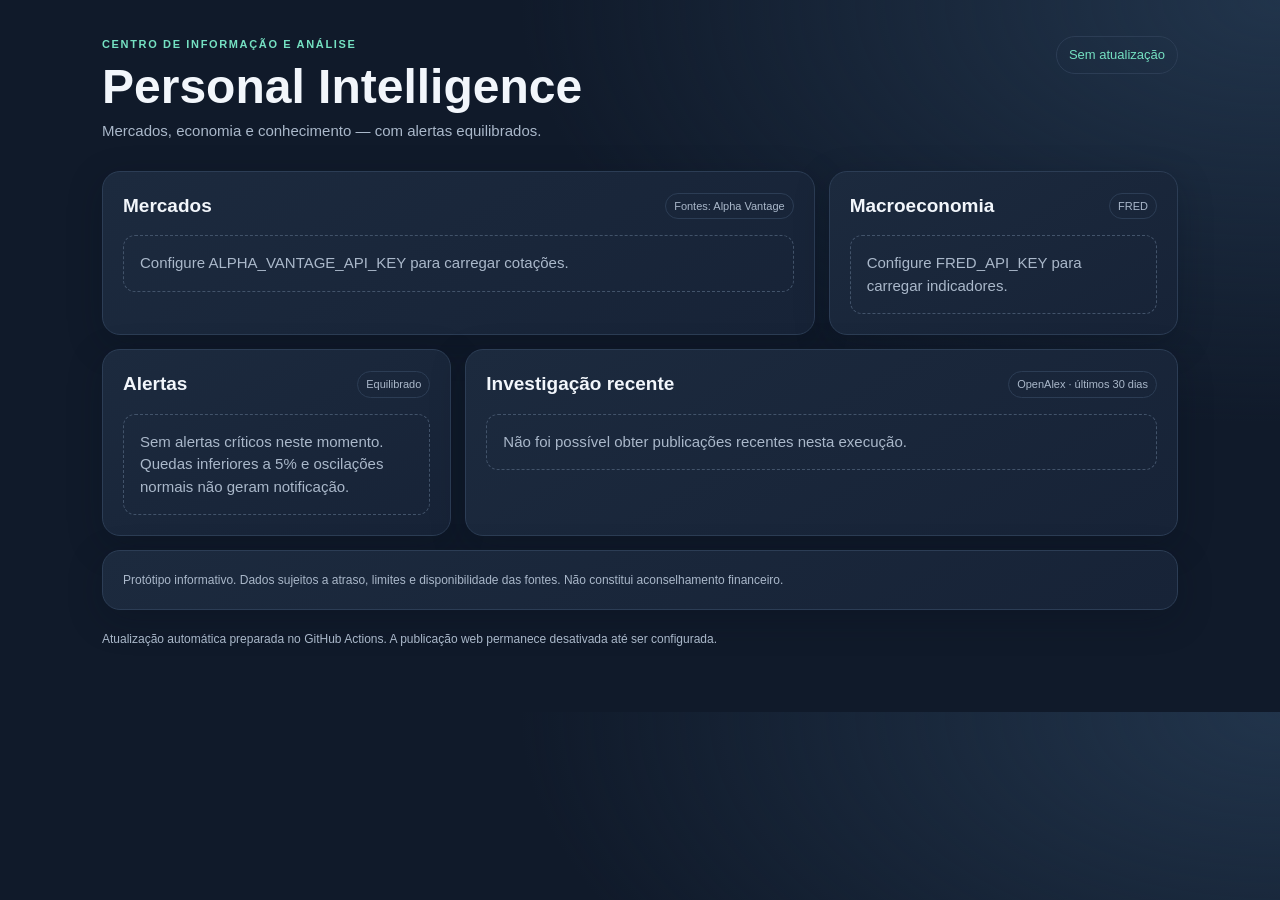
==== personal-intelligence-dashboard/docs/index.html @ 3a3800c0 "Add files via upload" ====
<!doctype html>
<html lang="pt-PT"><head><meta charset="utf-8"><meta name="viewport" content="width=device-width,initial-scale=1">
<meta name="theme-color" content="#101a2a"><title>Personal Intelligence</title>
<style>
:root{color-scheme:dark;--bg:#101a2a;--panel:#19263a;--line:#2c3d55;--muted:#aab8ca;--ink:#f2f6fb;--teal:#75e1c2;--gold:#f1c777;--red:#ff9b91}
*{box-sizing:border-box}body{margin:0;background:radial-gradient(ellipse at top right,#21344b 0,transparent 42%),var(--bg);color:var(--ink);font:15px/1.5 -apple-system,BlinkMacSystemFont,"Segoe UI",sans-serif}
main{max-width:1120px;margin:auto;padding:36px 22px 64px}.top{display:flex;justify-content:space-between;align-items:flex-start;gap:20px;margin-bottom:28px}.eyebrow{color:var(--teal);text-transform:uppercase;letter-spacing:.15em;font-size:11px;font-weight:700}h1{font-size:clamp(30px,5vw,48px);line-height:1.08;margin:8px 0}h2{font-size:19px;margin:0}.sub,.muted{color:var(--muted)}.status{border:1px solid var(--line);border-radius:999px;padding:8px 12px;color:var(--teal);white-space:nowrap;font-size:13px}
.grid{display:grid;grid-template-columns:repeat(3,minmax(0,1fr));gap:14px}.panel{background:linear-gradient(150deg,#1c2a3e,#172337);border:1px solid var(--line);border-radius:18px;padding:20px;box-shadow:0 10px 34px #07101c40}.wide{grid-column:span 2}.full{grid-column:1/-1}.panel-head{display:flex;justify-content:space-between;align-items:center;gap:12px;margin-bottom:15px}.badge{font-size:11px;color:var(--muted);border:1px solid var(--line);border-radius:999px;padding:4px 8px}.metric{font-size:27px;font-weight:650;margin:8px 0 2px}.small{font-size:12px;color:var(--muted)}.cards{display:grid;grid-template-columns:repeat(auto-fit,minmax(160px,1fr));gap:10px}.tile{padding:12px;border:1px solid var(--line);border-radius:13px;background:#111c2c80}.positive{color:var(--teal)}.negative{color:var(--red)}.table{width:100%;border-collapse:collapse}.table th,.table td{text-align:left;padding:11px 8px;border-bottom:1px solid var(--line);vertical-align:top}.table th{font-size:11px;text-transform:uppercase;letter-spacing:.08em;color:var(--muted)}a{color:var(--teal);text-decoration:none}a:hover{text-decoration:underline}.empty{padding:16px;border:1px dashed #42536a;border-radius:12px;color:var(--muted)}.alert{border-left:3px solid var(--red);padding:11px 13px;background:#351f2a;border-radius:0 12px 12px 0;margin:9px 0}.alert strong{display:block}.foot{margin-top:20px;color:var(--muted);font-size:12px}
@media(max-width:760px){main{padding:24px 15px 42px}.top{display:block}.status{display:inline-block;margin-top:8px}.grid{grid-template-columns:1fr}.wide,.full{grid-column:auto}.table th,.table td{padding:8px 5px;font-size:13px}.table th{font-size:10px}}
</style></head><body><main>
<header class="top"><div><div class="eyebrow">Centro de informação e análise</div><h1>Personal Intelligence</h1><div class="sub">Mercados, economia e conhecimento — com alertas equilibrados.</div></div><div class="status" id="updated">A carregar…</div></header>
<section class="grid">
<article class="panel wide"><div class="panel-head"><h2>Mercados</h2><span class="badge">Fontes: Alpha Vantage</span></div><div id="markets" class="cards"></div></article>
<article class="panel"><div class="panel-head"><h2>Macroeconomia</h2><span class="badge">FRED</span></div><div id="macro"></div></article>
<article class="panel"><div class="panel-head"><h2>Alertas</h2><span class="badge">Equilibrado</span></div><div id="alerts"></div></article>
<article class="panel wide"><div class="panel-head"><h2>Investigação recente</h2><span class="badge">OpenAlex · últimos 30 dias</span></div><div id="research"></div></article>
<article class="panel full"><div class="small">Protótipo informativo. Dados sujeitos a atraso, limites e disponibilidade das fontes. Não constitui aconselhamento financeiro.</div></article>
</section><footer class="foot">Atualização automática preparada no GitHub Actions. A publicação web permanece desativada até ser configurada.</footer></main>
<script>
const esc=s=>String(s??"").replace(/[&<>"']/g,c=>({"&":"&amp;","<":"&lt;",">":"&gt;",'"':"&quot;","'":"&#39;"}[c]));
const safeUrl=u=>/^https:\/\/[^\s]+$/i.test(String(u??""))?String(u):"";
const empty=t=>`<div class="empty">${esc(t)}</div>`;
fetch("data.json",{cache:"no-store"}).then(r=>{if(!r.ok)throw Error();return r.json()}).then(d=>{
 document.querySelector("#updated").textContent=d.updated_at?`Atualizado ${new Date(d.updated_at).toLocaleString("pt-PT")}`:"Sem atualização";
 const markets=document.querySelector("#markets"); markets.innerHTML=d.quotes?.length?d.quotes.map(q=>`<div class="tile"><div class="small">${esc(q.name)}</div><div class="metric">${Number(q.price).toLocaleString("pt-PT",{maximumFractionDigits:2})}</div><div class="${q.change_pct<0?"negative":"positive"}">${q.change_pct>0?"+":""}${Number(q.change_pct).toFixed(2)}% <span class="small">${esc(q.date)}</span></div></div>`).join(""):empty("Configure ALPHA_VANTAGE_API_KEY para carregar cotações.");
 const macro=document.querySelector("#macro"); macro.innerHTML=d.macro?.length?d.macro.map(m=>`<div class="tile" style="margin-bottom:9px"><div class="small">${esc(m.name)}</div><strong>${Number(m.value).toLocaleString("pt-PT",{maximumFractionDigits:2})} ${esc(m.unit)}</strong><div class="small">${esc(m.date)}</div></div>`).join(""):empty("Configure FRED_API_KEY para carregar indicadores.");
 const alerts=document.querySelector("#alerts"); alerts.innerHTML=d.alerts?.length?d.alerts.map(a=>`<div class="alert"><strong>${esc(a.title)}</strong><span class="small">${esc(a.detail)}</span></div>`).join(""):empty("Sem alertas críticos neste momento. Quedas inferiores a 5% e oscilações normais não geram notificação.");
 const research=document.querySelector("#research"); research.innerHTML=d.research?.length?`<table class="table"><thead><tr><th>Publicação</th><th>Data</th><th>Fonte</th><th>Acesso</th></tr></thead><tbody>${d.research.map(p=>{const url=safeUrl(p.url);return `<tr><td>${url?`<a href="${esc(url)}" target="_blank" rel="noopener">${esc(p.title)}</a>`:esc(p.title)}</td><td>${esc(p.date)}</td><td>${esc(p.source)}</td><td>${p.open_access?"Aberto":"Verificar"}</td></tr>`}).join("")}</tbody></table>`:empty("Não foi possível obter publicações recentes nesta execução.");
}).catch(()=>{document.querySelector("#updated").textContent="Dados ainda não gerados";document.querySelector("#markets").innerHTML=empty("Execute build_dashboard.py ou o workflow para iniciar o dashboard.");document.querySelector("#macro").innerHTML=empty("À espera da primeira recolha.");document.querySelector("#alerts").innerHTML=empty("À espera da primeira recolha.");document.querySelector("#research").innerHTML=empty("À espera da primeira recolha.");});
</script></body></html>
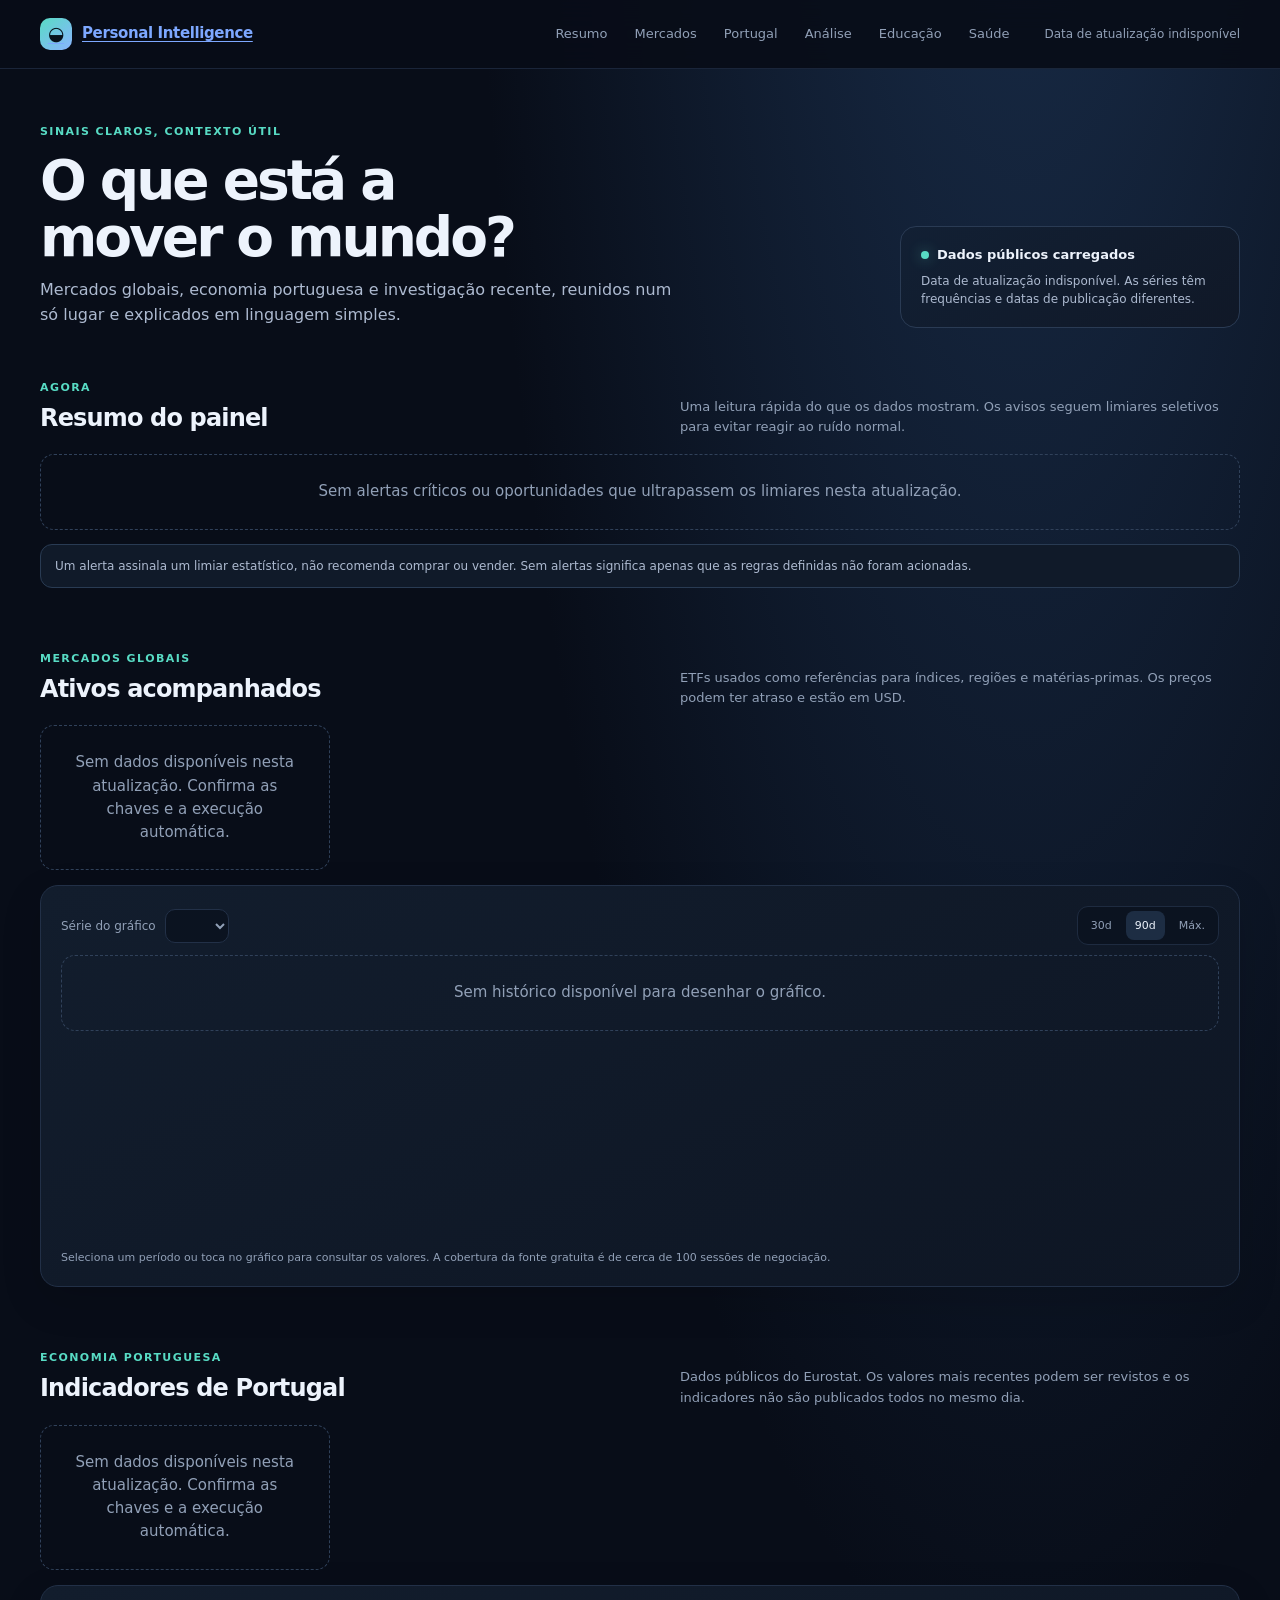
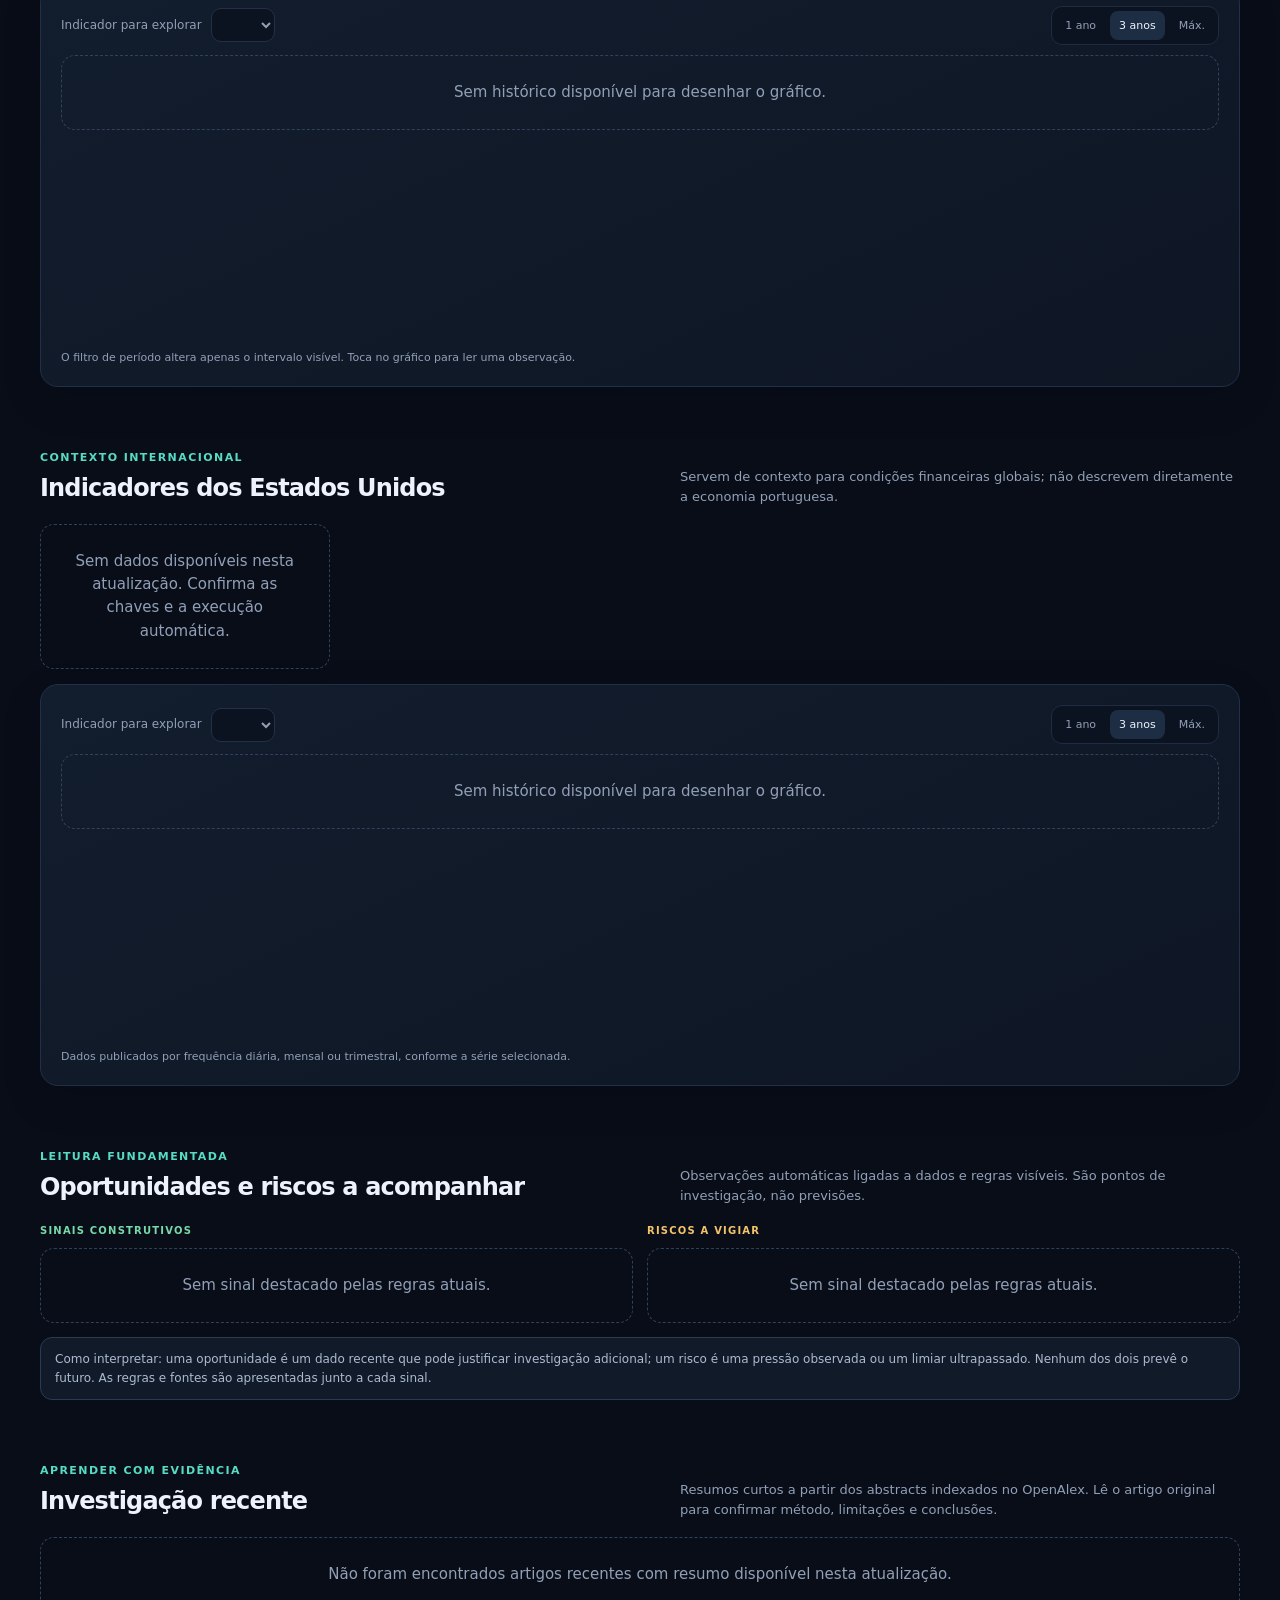
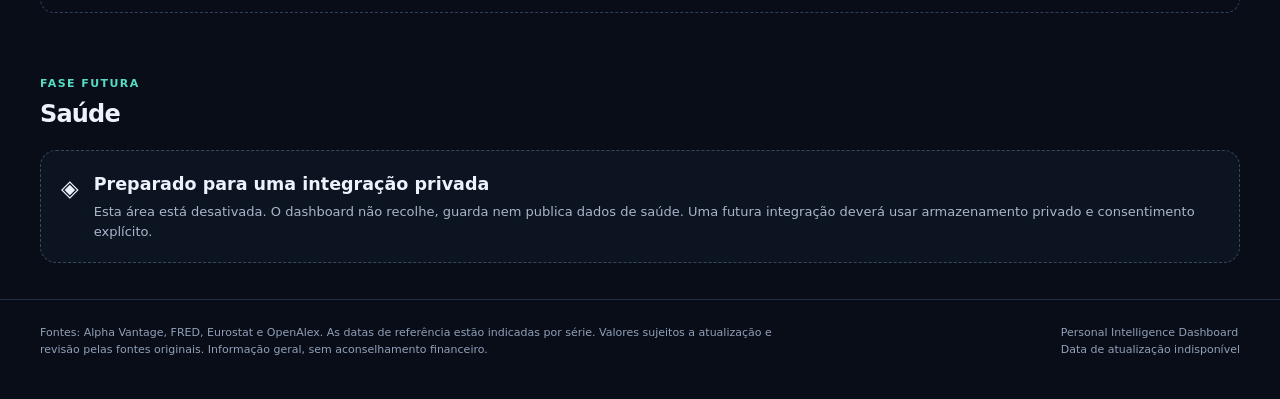
==== commit 955ca792: "Upgrade personal intelligence dashboard" ====
--- a/personal-intelligence-dashboard/docs/index.html
+++ b/personal-intelligence-dashboard/docs/index.html
@@ -1,30 +1,181 @@
 <!doctype html>
-<html lang="pt-PT"><head><meta charset="utf-8"><meta name="viewport" content="width=device-width,initial-scale=1">
-<meta name="theme-color" content="#101a2a"><title>Personal Intelligence</title>
-<style>
-:root{color-scheme:dark;--bg:#101a2a;--panel:#19263a;--line:#2c3d55;--muted:#aab8ca;--ink:#f2f6fb;--teal:#75e1c2;--gold:#f1c777;--red:#ff9b91}
-*{box-sizing:border-box}body{margin:0;background:radial-gradient(ellipse at top right,#21344b 0,transparent 42%),var(--bg);color:var(--ink);font:15px/1.5 -apple-system,BlinkMacSystemFont,"Segoe UI",sans-serif}
-main{max-width:1120px;margin:auto;padding:36px 22px 64px}.top{display:flex;justify-content:space-between;align-items:flex-start;gap:20px;margin-bottom:28px}.eyebrow{color:var(--teal);text-transform:uppercase;letter-spacing:.15em;font-size:11px;font-weight:700}h1{font-size:clamp(30px,5vw,48px);line-height:1.08;margin:8px 0}h2{font-size:19px;margin:0}.sub,.muted{color:var(--muted)}.status{border:1px solid var(--line);border-radius:999px;padding:8px 12px;color:var(--teal);white-space:nowrap;font-size:13px}
-.grid{display:grid;grid-template-columns:repeat(3,minmax(0,1fr));gap:14px}.panel{background:linear-gradient(150deg,#1c2a3e,#172337);border:1px solid var(--line);border-radius:18px;padding:20px;box-shadow:0 10px 34px #07101c40}.wide{grid-column:span 2}.full{grid-column:1/-1}.panel-head{display:flex;justify-content:space-between;align-items:center;gap:12px;margin-bottom:15px}.badge{font-size:11px;color:var(--muted);border:1px solid var(--line);border-radius:999px;padding:4px 8px}.metric{font-size:27px;font-weight:650;margin:8px 0 2px}.small{font-size:12px;color:var(--muted)}.cards{display:grid;grid-template-columns:repeat(auto-fit,minmax(160px,1fr));gap:10px}.tile{padding:12px;border:1px solid var(--line);border-radius:13px;background:#111c2c80}.positive{color:var(--teal)}.negative{color:var(--red)}.table{width:100%;border-collapse:collapse}.table th,.table td{text-align:left;padding:11px 8px;border-bottom:1px solid var(--line);vertical-align:top}.table th{font-size:11px;text-transform:uppercase;letter-spacing:.08em;color:var(--muted)}a{color:var(--teal);text-decoration:none}a:hover{text-decoration:underline}.empty{padding:16px;border:1px dashed #42536a;border-radius:12px;color:var(--muted)}.alert{border-left:3px solid var(--red);padding:11px 13px;background:#351f2a;border-radius:0 12px 12px 0;margin:9px 0}.alert strong{display:block}.foot{margin-top:20px;color:var(--muted);font-size:12px}
-@media(max-width:760px){main{padding:24px 15px 42px}.top{display:block}.status{display:inline-block;margin-top:8px}.grid{grid-template-columns:1fr}.wide,.full{grid-column:auto}.table th,.table td{padding:8px 5px;font-size:13px}.table th{font-size:10px}}
-</style></head><body><main>
-<header class="top"><div><div class="eyebrow">Centro de informação e análise</div><h1>Personal Intelligence</h1><div class="sub">Mercados, economia e conhecimento — com alertas equilibrados.</div></div><div class="status" id="updated">A carregar…</div></header>
-<section class="grid">
-<article class="panel wide"><div class="panel-head"><h2>Mercados</h2><span class="badge">Fontes: Alpha Vantage</span></div><div id="markets" class="cards"></div></article>
-<article class="panel"><div class="panel-head"><h2>Macroeconomia</h2><span class="badge">FRED</span></div><div id="macro"></div></article>
-<article class="panel"><div class="panel-head"><h2>Alertas</h2><span class="badge">Equilibrado</span></div><div id="alerts"></div></article>
-<article class="panel wide"><div class="panel-head"><h2>Investigação recente</h2><span class="badge">OpenAlex · últimos 30 dias</span></div><div id="research"></div></article>
-<article class="panel full"><div class="small">Protótipo informativo. Dados sujeitos a atraso, limites e disponibilidade das fontes. Não constitui aconselhamento financeiro.</div></article>
-</section><footer class="foot">Atualização automática preparada no GitHub Actions. A publicação web permanece desativada até ser configurada.</footer></main>
-<script>
-const esc=s=>String(s??"").replace(/[&<>"']/g,c=>({"&":"&amp;","<":"&lt;",">":"&gt;",'"':"&quot;","'":"&#39;"}[c]));
-const safeUrl=u=>/^https:\/\/[^\s]+$/i.test(String(u??""))?String(u):"";
-const empty=t=>`<div class="empty">${esc(t)}</div>`;
-fetch("data.json",{cache:"no-store"}).then(r=>{if(!r.ok)throw Error();return r.json()}).then(d=>{
- document.querySelector("#updated").textContent=d.updated_at?`Atualizado ${new Date(d.updated_at).toLocaleString("pt-PT")}`:"Sem atualização";
- const markets=document.querySelector("#markets"); markets.innerHTML=d.quotes?.length?d.quotes.map(q=>`<div class="tile"><div class="small">${esc(q.name)}</div><div class="metric">${Number(q.price).toLocaleString("pt-PT",{maximumFractionDigits:2})}</div><div class="${q.change_pct<0?"negative":"positive"}">${q.change_pct>0?"+":""}${Number(q.change_pct).toFixed(2)}% <span class="small">${esc(q.date)}</span></div></div>`).join(""):empty("Configure ALPHA_VANTAGE_API_KEY para carregar cotações.");
- const macro=document.querySelector("#macro"); macro.innerHTML=d.macro?.length?d.macro.map(m=>`<div class="tile" style="margin-bottom:9px"><div class="small">${esc(m.name)}</div><strong>${Number(m.value).toLocaleString("pt-PT",{maximumFractionDigits:2})} ${esc(m.unit)}</strong><div class="small">${esc(m.date)}</div></div>`).join(""):empty("Configure FRED_API_KEY para carregar indicadores.");
- const alerts=document.querySelector("#alerts"); alerts.innerHTML=d.alerts?.length?d.alerts.map(a=>`<div class="alert"><strong>${esc(a.title)}</strong><span class="small">${esc(a.detail)}</span></div>`).join(""):empty("Sem alertas críticos neste momento. Quedas inferiores a 5% e oscilações normais não geram notificação.");
- const research=document.querySelector("#research"); research.innerHTML=d.research?.length?`<table class="table"><thead><tr><th>Publicação</th><th>Data</th><th>Fonte</th><th>Acesso</th></tr></thead><tbody>${d.research.map(p=>{const url=safeUrl(p.url);return `<tr><td>${url?`<a href="${esc(url)}" target="_blank" rel="noopener">${esc(p.title)}</a>`:esc(p.title)}</td><td>${esc(p.date)}</td><td>${esc(p.source)}</td><td>${p.open_access?"Aberto":"Verificar"}</td></tr>`}).join("")}</tbody></table>`:empty("Não foi possível obter publicações recentes nesta execução.");
-}).catch(()=>{document.querySelector("#updated").textContent="Dados ainda não gerados";document.querySelector("#markets").innerHTML=empty("Execute build_dashboard.py ou o workflow para iniciar o dashboard.");document.querySelector("#macro").innerHTML=empty("À espera da primeira recolha.");document.querySelector("#alerts").innerHTML=empty("À espera da primeira recolha.");document.querySelector("#research").innerHTML=empty("À espera da primeira recolha.");});
-</script></body></html>+<html lang="pt-PT">
+<head>
+  <meta charset="utf-8">
+  <meta name="viewport" content="width=device-width, initial-scale=1">
+  <meta name="description" content="Painel pessoal de indicadores públicos de mercados, economia portuguesa e investigação, com explicações claras e alertas seletivos.">
+  <meta name="theme-color" content="#080d18">
+  <title>Personal Intelligence Dashboard</title>
+  <style>
+    :root{color-scheme:dark;--bg:#080d18;--panel:#101827;--panel2:#131e30;--line:#223047;--text:#edf3fc;--muted:#91a0b7;--teal:#58dbc4;--blue:#7da8ff;--amber:#f4c46b;--red:#ff8585;--green:#78d9a9;--radius:18px;--shadow:0 14px 40px #0002;font-family:Inter,ui-sans-serif,system-ui,-apple-system,BlinkMacSystemFont,"Segoe UI",sans-serif}
+    *{box-sizing:border-box}html{scroll-behavior:smooth;scroll-padding-top:100px}body{margin:0;background:radial-gradient(ellipse at 80% -18%,#1b3150 0,transparent 39%),var(--bg);color:var(--text);font-size:15px;line-height:1.55}a{color:var(--blue);text-underline-offset:3px}a:hover{color:#b5ccff}button,select{font:inherit;color:inherit}button:focus-visible,select:focus-visible,a:focus-visible{outline:2px solid var(--teal);outline-offset:3px}.wrap{width:min(1200px,calc(100% - 40px));margin:auto}.topbar{position:sticky;top:0;z-index:20;background:#080d18e8;border-bottom:1px solid #223047b8;backdrop-filter:blur(16px)}.topinner{min-height:68px;display:flex;align-items:center;gap:24px}.brand{display:flex;align-items:center;gap:10px;white-space:nowrap;font-weight:750;letter-spacing:-.025em}.brandmark{width:32px;height:32px;display:grid;place-items:center;border-radius:10px;color:#07121b;background:linear-gradient(140deg,var(--teal),#8ab4ff);font-size:19px}.nav{display:flex;gap:5px;margin-left:auto;overflow-x:auto;scrollbar-width:none}.nav::-webkit-scrollbar{display:none}.nav a{white-space:nowrap;color:var(--muted);text-decoration:none;padding:9px 11px;border-radius:10px;font-size:13px}.nav a:hover,.nav a.active{color:var(--text);background:#172337}.header-date{color:var(--muted);font-size:12px;white-space:nowrap}.hero{padding:54px 0 25px;display:grid;grid-template-columns:1.3fr .7fr;gap:28px;align-items:end}.eyebrow{color:var(--teal);text-transform:uppercase;letter-spacing:.13em;font-size:11px;font-weight:750}.hero h1{font-size:clamp(34px,5vw,55px);line-height:1.04;letter-spacing:-.055em;margin:12px 0}.hero p{max-width:650px;color:#adbad0;font-size:16px;margin:0}.hero-side{justify-self:end;max-width:340px;padding:18px 20px;border:1px solid #2a3b54;border-radius:16px;background:linear-gradient(145deg,#122034,#101827)}.statusline{display:flex;align-items:center;gap:8px;font-size:13px;font-weight:650}.dot{width:8px;height:8px;border-radius:50%;background:var(--teal);box-shadow:0 0 14px #58dbc477}.hero-side p{font-size:12px;margin-top:7px}.section{padding:26px 0 36px}.section-head{display:flex;justify-content:space-between;align-items:end;gap:20px;margin:0 0 17px}.section-head h2{margin:4px 0 0;font-size:24px;letter-spacing:-.035em}.section-head p{margin:0;color:var(--muted);font-size:13px;max-width:560px}.grid{display:grid;gap:14px}.cards{grid-template-columns:repeat(4,minmax(0,1fr))}.card,.panel{border:1px solid var(--line);background:linear-gradient(155deg,#121d2d,#0e1624);border-radius:var(--radius);box-shadow:var(--shadow)}.card{padding:18px;min-width:0}.card-label{font-size:12px;color:var(--muted)}.card-value{font-size:25px;font-weight:720;letter-spacing:-.04em;margin:8px 0 4px;white-space:nowrap;overflow:hidden;text-overflow:ellipsis}.card-foot{font-size:11px;color:var(--muted);display:flex;justify-content:space-between;gap:8px}.change-up{color:var(--green)!important}.change-down{color:var(--red)!important}.neutral{color:var(--muted)}.definition{font-size:12px;color:#a9b6ca;margin:12px 0 0}.panel{padding:20px}.chart-panel{margin-top:15px}.chart-tools{display:flex;justify-content:space-between;align-items:center;gap:12px;flex-wrap:wrap;margin-bottom:10px}.chart-tools label{font-size:12px;color:var(--muted);display:flex;gap:9px;align-items:center}.chart-tools select{background:#0b1320;border:1px solid var(--line);padding:8px 32px 8px 10px;border-radius:10px;max-width:min(370px,60vw)}.ranges{display:flex;gap:5px;background:#0b1320;border:1px solid #1e2b40;padding:4px;border-radius:11px}.ranges button{border:0;background:transparent;color:var(--muted);padding:6px 9px;border-radius:8px;cursor:pointer;font-size:11px}.ranges button[aria-pressed=true]{background:#1d2d43;color:var(--text)}.chart-wrap{position:relative;width:100%;height:290px}.chart-wrap canvas{width:100%;height:100%;display:block;touch-action:pan-y}.chart-tooltip{display:none;position:absolute;z-index:2;pointer-events:none;padding:8px 10px;background:#050a12;border:1px solid #30415a;border-radius:10px;font-size:11px;box-shadow:var(--shadow);min-width:125px}.chart-note{margin:4px 0 0;color:var(--muted);font-size:11px}.empty{padding:25px;text-align:center;color:var(--muted);border:1px dashed #30415a;border-radius:14px}.alert-list{display:grid;gap:9px}.alert{border:1px solid #563843;background:#241720;border-radius:13px;padding:13px 15px}.alert strong{display:block;color:#ffaaaa}.alert p{margin:4px 0 0;color:#d1b6bc;font-size:13px}.info-banner{margin-top:14px;padding:12px 14px;border:1px solid #293b53;border-radius:12px;color:#adbad0;font-size:12px;background:#101a29}.two-col{grid-template-columns:1fr 1fr}.insight{padding:16px;border:1px solid var(--line);border-radius:14px;background:#101a29}.insight h3{margin:0;font-size:15px}.insight p{margin:8px 0;color:#b9c5d6;font-size:13px}.insight small{color:var(--muted)}.source-link{font-size:11px}.research-list{display:grid;gap:13px}.article{padding:18px;border:1px solid var(--line);border-radius:15px;background:#101a29}.article-top{display:flex;justify-content:space-between;gap:14px;align-items:start}.article h3{margin:0 0 5px;font-size:16px;line-height:1.4}.article-meta{color:var(--muted);font-size:11px}.badge{border:1px solid #284b50;color:var(--teal);background:#112a2b;border-radius:999px;padding:4px 8px;font-size:10px;white-space:nowrap}.article p{font-size:13px;color:#b9c5d6;margin:11px 0 0}.article b{color:#e7edf6}.article-links{margin-top:11px;display:flex;gap:14px;flex-wrap:wrap;font-size:12px}.disabled{display:flex;gap:15px;align-items:flex-start;border:1px dashed #38475d;background:#101827a8;border-radius:16px;padding:20px}.lock{font-size:23px}.disabled h3{margin:0 0 4px}.disabled p{color:#a9b6ca;margin:0;font-size:13px}.footer{border-top:1px solid var(--line);padding:24px 0 40px;color:var(--muted);font-size:11px}.footer-grid{display:flex;justify-content:space-between;gap:25px}.footer p{max-width:750px;margin:0}.smallcaps{font-size:10px;color:var(--muted);text-transform:uppercase;letter-spacing:.12em;font-weight:700}.loading{color:var(--muted)}
+    @media(max-width:900px){.header-date{display:none}.cards{grid-template-columns:repeat(2,minmax(0,1fr))}.hero{grid-template-columns:1fr;gap:18px;padding-top:38px}.hero-side{justify-self:start;max-width:none;width:100%}.topinner{gap:12px}.brand-label{display:none}}
+    @media(max-width:620px){.wrap{width:min(100% - 26px,1200px)}.topinner{min-height:58px;gap:8px}.brandmark{width:30px;height:30px}.nav{margin-left:0}.nav a{font-size:11px;padding:8px}.hero{padding:34px 0 18px}.hero h1{font-size:37px}.hero p{font-size:14px}.section{padding:21px 0 27px}.section-head{align-items:start;display:block}.section-head p{margin-top:7px}.section-head h2{font-size:21px}.cards{gap:9px}.card{padding:13px;border-radius:14px}.card-value{font-size:20px}.card-foot{display:block}.card-foot span{display:block;margin-top:3px}.panel{padding:13px;border-radius:15px}.chart-wrap{height:230px}.chart-tools{align-items:start}.chart-tools label{width:100%;display:block}.chart-tools select{display:block;width:100%;max-width:none;margin-top:5px}.ranges{width:100%;justify-content:space-between}.ranges button{flex:1;padding:7px 4px}.two-col{grid-template-columns:1fr}.article{padding:14px}.article-top{display:block}.badge{display:inline-flex;margin-top:8px}.footer-grid{display:block}.footer-grid div{margin-top:12px}}
+    @media(prefers-reduced-motion:reduce){html{scroll-behavior:auto}*{animation:none!important;transition:none!important}}
+  </style>
+</head>
+<body>
+  <header class="topbar">
+    <div class="wrap topinner">
+      <a class="brand" href="#inicio" aria-label="Personal Intelligence Dashboard, início"><span class="brandmark" aria-hidden="true">◒</span><span class="brand-label">Personal Intelligence</span></a>
+      <nav class="nav" aria-label="Navegação principal">
+        <a href="#resumo">Resumo</a><a href="#mercados">Mercados</a><a href="#portugal">Portugal</a><a href="#analise">Análise</a><a href="#educacao">Educação</a><a href="#saude">Saúde</a>
+      </nav>
+      <span class="header-date" id="header-date">A carregar…</span>
+    </div>
+  </header>
+  <main id="inicio" class="wrap">
+    <section class="hero" aria-labelledby="page-title">
+      <div><div class="eyebrow">Sinais claros, contexto útil</div><h1 id="page-title">O que está a<br>mover o mundo?</h1><p>Mercados globais, economia portuguesa e investigação recente, reunidos num só lugar e explicados em linguagem simples.</p></div>
+      <aside class="hero-side"><div class="statusline"><span class="dot" aria-hidden="true"></span><span id="status-text">A carregar dados públicos</span></div><p id="hero-updated">As séries têm frequências e datas de publicação diferentes.</p></aside>
+    </section>
+
+    <section id="resumo" class="section">
+      <div class="section-head"><div><div class="eyebrow">Agora</div><h2>Resumo do painel</h2></div><p>Uma leitura rápida do que os dados mostram. Os avisos seguem limiares seletivos para evitar reagir ao ruído normal.</p></div>
+      <div id="alerts" class="alert-list"><div class="empty">A carregar estado dos alertas…</div></div>
+      <div class="info-banner">Um alerta assinala um limiar estatístico, não recomenda comprar ou vender. Sem alertas significa apenas que as regras definidas não foram acionadas.</div>
+    </section>
+
+    <section id="mercados" class="section">
+      <div class="section-head"><div><div class="eyebrow">Mercados globais</div><h2>Ativos acompanhados</h2></div><p>ETFs usados como referências para índices, regiões e matérias-primas. Os preços podem ter atraso e estão em USD.</p></div>
+      <div id="market-cards" class="grid cards"><div class="empty">A carregar séries de mercado…</div></div>
+      <div class="panel chart-panel">
+        <div class="chart-tools"><label for="market-series">Série do gráfico<select id="market-series" aria-label="Escolher ativo para o gráfico"></select></label><div class="ranges" role="group" aria-label="Período do gráfico de mercado"><button type="button" data-range="30" aria-pressed="false">30d</button><button type="button" data-range="90" aria-pressed="true">90d</button><button type="button" data-range="all" aria-pressed="false">Máx.</button></div></div>
+        <div class="chart-wrap"><canvas id="market-chart" aria-label="Gráfico interativo de preço histórico" role="img"></canvas><div class="chart-tooltip" aria-hidden="true"></div></div>
+        <p class="chart-note">Seleciona um período ou toca no gráfico para consultar os valores. A cobertura da fonte gratuita é de cerca de 100 sessões de negociação.</p>
+      </div>
+    </section>
+
+    <section id="portugal" class="section">
+      <div class="section-head"><div><div class="eyebrow">Economia portuguesa</div><h2>Indicadores de Portugal</h2></div><p>Dados públicos do Eurostat. Os valores mais recentes podem ser revistos e os indicadores não são publicados todos no mesmo dia.</p></div>
+      <div id="portugal-cards" class="grid cards"><div class="empty">A carregar indicadores de Portugal…</div></div>
+      <div class="panel chart-panel">
+        <div class="chart-tools"><label for="portugal-series">Indicador para explorar<select id="portugal-series" aria-label="Escolher indicador português para o gráfico"></select></label><div class="ranges" role="group" aria-label="Período do gráfico de Portugal"><button type="button" data-range="365" aria-pressed="false">1 ano</button><button type="button" data-range="1095" aria-pressed="true">3 anos</button><button type="button" data-range="all" aria-pressed="false">Máx.</button></div></div>
+        <div class="chart-wrap"><canvas id="portugal-chart" aria-label="Gráfico histórico de economia portuguesa" role="img"></canvas><div class="chart-tooltip" aria-hidden="true"></div></div>
+        <p class="chart-note">O filtro de período altera apenas o intervalo visível. Toca no gráfico para ler uma observação.</p>
+      </div>
+    </section>
+
+    <section id="macro" class="section">
+      <div class="section-head"><div><div class="eyebrow">Contexto internacional</div><h2>Indicadores dos Estados Unidos</h2></div><p>Servem de contexto para condições financeiras globais; não descrevem diretamente a economia portuguesa.</p></div>
+      <div id="macro-cards" class="grid cards"><div class="empty">A carregar indicadores macroeconómicos…</div></div>
+      <div class="panel chart-panel">
+        <div class="chart-tools"><label for="macro-series">Indicador para explorar<select id="macro-series" aria-label="Escolher indicador dos Estados Unidos para o gráfico"></select></label><div class="ranges" role="group" aria-label="Período do gráfico macroeconómico"><button type="button" data-range="365" aria-pressed="false">1 ano</button><button type="button" data-range="1095" aria-pressed="true">3 anos</button><button type="button" data-range="all" aria-pressed="false">Máx.</button></div></div>
+        <div class="chart-wrap"><canvas id="macro-chart" aria-label="Gráfico histórico macroeconómico" role="img"></canvas><div class="chart-tooltip" aria-hidden="true"></div></div>
+        <p class="chart-note">Dados publicados por frequência diária, mensal ou trimestral, conforme a série selecionada.</p>
+      </div>
+    </section>
+
+    <section id="analise" class="section">
+      <div class="section-head"><div><div class="eyebrow">Leitura fundamentada</div><h2>Oportunidades e riscos a acompanhar</h2></div><p>Observações automáticas ligadas a dados e regras visíveis. São pontos de investigação, não previsões.</p></div>
+      <div class="grid two-col"><div><div class="smallcaps" style="margin:0 0 9px;color:var(--green)">Sinais construtivos</div><div id="opportunities" class="grid"><div class="empty">A preparar análise…</div></div></div><div><div class="smallcaps" style="margin:0 0 9px;color:var(--amber)">Riscos a vigiar</div><div id="risks" class="grid"><div class="empty">A preparar análise…</div></div></div></div>
+      <div class="info-banner">Como interpretar: uma oportunidade é um dado recente que pode justificar investigação adicional; um risco é uma pressão observada ou um limiar ultrapassado. Nenhum dos dois prevê o futuro. As regras e fontes são apresentadas junto a cada sinal.</div>
+    </section>
+
+    <section id="educacao" class="section">
+      <div class="section-head"><div><div class="eyebrow">Aprender com evidência</div><h2>Investigação recente</h2></div><p>Resumos curtos a partir dos abstracts indexados no OpenAlex. Lê o artigo original para confirmar método, limitações e conclusões.</p></div>
+      <div id="research-list" class="research-list"><div class="empty">A carregar artigos…</div></div>
+    </section>
+
+    <section id="saude" class="section">
+      <div class="section-head"><div><div class="eyebrow">Fase futura</div><h2>Saúde</h2></div></div>
+      <div id="health-card" class="disabled"><span class="lock" aria-hidden="true">◈</span><div><h3>Preparado para uma integração privada</h3><p>Esta área está desativada. O dashboard não recolhe, guarda nem publica dados de saúde. Uma futura integração deverá usar armazenamento privado e consentimento explícito.</p></div></div>
+    </section>
+  </main>
+  <footer class="footer"><div class="wrap footer-grid"><p>Fontes: Alpha Vantage, FRED, Eurostat e OpenAlex. As datas de referência estão indicadas por série. Valores sujeitos a atualização e revisão pelas fontes originais. Informação geral, sem aconselhamento financeiro.</p><div>Personal Intelligence Dashboard<br><span id="footer-updated">Dados públicos</span></div></div></footer>
+
+  <script>
+  (() => {
+    'use strict';
+    const $ = (selector, root=document) => root.querySelector(selector);
+    const esc = value => String(value ?? '').replace(/[&<>"']/g, char => ({'&':'&amp;','<':'&lt;','>':'&gt;','"':'&quot;',"'":'&#39;'}[char]));
+    const safeUrl = value => { try { const url = new URL(value); return url.protocol === 'https:' ? url.href : ''; } catch { return ''; } };
+    const fmt = (value, digits=1) => Number.isFinite(Number(value)) ? new Intl.NumberFormat('pt-PT',{minimumFractionDigits:digits,maximumFractionDigits:digits}).format(Number(value)) : '—';
+    const dateLabel = value => { if (!value) return 'data indisponível'; const q = String(value).match(/^(\d{4})-Q([1-4])$/); if (q) return `T${q[2]} ${q[1]}`; const d = new Date(value.length === 7 ? `${value}-01T00:00:00Z` : value); return Number.isNaN(d.valueOf()) ? value : new Intl.DateTimeFormat('pt-PT',{year:'numeric',month:'short',day:value.length>7?'2-digit':undefined,timeZone:'UTC'}).format(d); };
+    const updatedLabel = value => { if(!value)return 'Data de atualização indisponível'; const d=new Date(value); return Number.isNaN(d.valueOf())?'Atualização indisponível':`Atualizado ${new Intl.DateTimeFormat('pt-PT',{dateStyle:'medium',timeStyle:'short'}).format(d)}`; };
+    const dateValue = value => { const q=String(value).match(/^(\d{4})-Q([1-4])$/); return q ? Date.UTC(Number(q[1]),(Number(q[2])-1)*3,1) : Date.parse(String(value).length===7?`${value}-01T00:00:00Z`:value); };
+    const records = list => Array.isArray(list) ? list : [];
+    const history = item => records(item?.history).filter(point => Number.isFinite(Number(point.value)) && point.date);
+    const source = (name,url) => { const href=safeUrl(url); return href ? `<a class="source-link" href="${esc(href)}" target="_blank" rel="noopener noreferrer">Fonte: ${esc(name||'fonte original')} ↗</a>` : `<span class="source-link">Fonte: ${esc(name||'dashboard')}</span>`; };
+    const setEmpty = (id, message) => { const node=document.getElementById(id); if(node)node.innerHTML=`<div class="empty">${esc(message)}</div>`; };
+
+    function renderCards(id, items, kind) {
+      const root=document.getElementById(id); if(!items.length){setEmpty(id,'Sem dados disponíveis nesta atualização. Confirma as chaves e a execução automática.');return;}
+      root.innerHTML=items.map(item=>{
+        const label=item.name||item.id||item.symbol;
+        let value='—', foot='';
+        if(kind==='market') { value=`${fmt(item.price,2)} ${esc(item.currency||'USD')}`; const change=Number(item.change_pct); const cls=change>0?'change-up':change<0?'change-down':'neutral'; foot=`<span class="${cls}">${change>0?'+':''}${fmt(change,2)}% no último dia negociado</span><span>${esc(dateLabel(item.date))}</span>`; }
+        else { value=`${fmt(item.value,1)}${item.unit?` ${esc(item.unit)}`:''}`; foot=`<span>${esc(item.frequency||'')}</span><span>${esc(dateLabel(item.date))}</span>`; }
+        const definition=item.description?`<p class="definition">${esc(item.description)}</p>`:'';
+        return `<article class="card"><div class="card-label">${esc(label)}</div><div class="card-value">${value}</div><div class="card-foot">${foot}</div>${definition}<div style="margin-top:10px">${source(item.source,item.source_url)}</div></article>`;
+      }).join('');
+    }
+
+    function renderAlerts(items) {
+      const root=$('#alerts');
+      if(!items.length){root.innerHTML='<div class="empty">Sem alertas críticos ou oportunidades que ultrapassem os limiares nesta atualização.</div>';return;}
+      root.innerHTML=items.map(a=>`<article class="alert"><strong>${esc(a.title||'Alerta')}</strong><p>${esc(a.detail||'')}</p></article>`).join('');
+    }
+    function renderInsights(id, items) {
+      const root=document.getElementById(id); const list=records(items);
+      if(!list.length){setEmpty(id,'Sem sinal destacado pelas regras atuais.');return;}
+      root.innerHTML=list.map(item=>`<article class="insight"><h3>${esc(item.title)}</h3><p>${esc(item.detail)}</p><small>${source(item.source,item.source_url)}${item.context_source?` · ${source(item.context_source,item.context_source_url)}`:''}</small></article>`).join('');
+    }
+    function renderResearch(items) {
+      const root=$('#research-list'); if(!items.length){setEmpty('research-list','Não foram encontrados artigos recentes com resumo disponível nesta atualização.');return;}
+      root.innerHTML=items.map(item=>{
+        const href=safeUrl(item.url); const doi=safeUrl(item.doi);
+        const link=href?`<a href="${esc(href)}" target="_blank" rel="noopener noreferrer">Abrir registo ou artigo ↗</a>`:'';
+        const doiLink=doi&&doi!==href?`<a href="${esc(doi)}" target="_blank" rel="noopener noreferrer">DOI ↗</a>`:'';
+        const oa=item.open_access?'<span class="badge">Acesso aberto indicado</span>':'<span class="badge" style="color:#b1bfd4;border-color:#344257;background:#172132">Acesso aberto não confirmado</span>';
+        return `<article class="article"><div class="article-top"><div><h3>${href?`<a href="${esc(href)}" target="_blank" rel="noopener noreferrer">${esc(item.title||'Artigo sem título')} ↗</a>`:esc(item.title||'Artigo sem título')}</h3><div class="article-meta">${esc(item.source||'OpenAlex')} · ${esc(dateLabel(item.date))}${Number.isFinite(Number(item.citations))?` · ${esc(item.citations)} citações registadas`:''}</div></div>${oa}</div><p><b>Resumo:</b> ${esc(item.summary||'Não há resumo disponível.')}</p><p><b>Conclusão destacada:</b> ${esc(item.conclusion||'Consulta o artigo original para as conclusões.')}</p><p><b>Porque pode valer a leitura:</b> ${esc(item.why_read||'Pode ajudar a aprofundar o tema.')}</p><div class="article-links">${link}${doiLink}<span class="article-meta">${esc(item.summary_basis||'Resumo baseado no registo indexado; confirma no original.')}</span></div></article>`;
+      }).join('');
+    }
+
+    function setupChart({canvasId,selectId,rangeGroup,items,initialRange,normalize=false}) {
+      const canvas=document.getElementById(canvasId), select=document.getElementById(selectId); if(!canvas||!select)return;
+      const available=items.filter(item=>history(item).length);
+      if(!available.length){const wrap=canvas.parentElement; wrap.innerHTML='<div class="empty">Sem histórico disponível para desenhar o gráfico.</div>';return;}
+      select.innerHTML=available.map((item,index)=>`<option value="${index}">${esc(item.name||item.id||item.symbol)}</option>`).join('');
+      const wrap=canvas.parentElement, tooltip=$('.chart-tooltip',wrap), ctx=canvas.getContext('2d'); let days=initialRange, points=[], rect, dpr=1;
+      const draw=()=>{
+        const item=available[Number(select.value)||0]; let all=history(item);
+        if(days!=='all'&&all.length){ const newest=dateValue(all[all.length-1].date); const cutoff=newest-Number(days)*86400000; all=all.filter(p=>dateValue(p.date)>=cutoff); }
+        if(normalize&&all.length){const base=Number(all[0].value);if(base)all=all.map(p=>({...p,value:(Number(p.value)/base-1)*100}));}
+        points=all; rect=canvas.getBoundingClientRect(); dpr=window.devicePixelRatio||1; canvas.width=Math.max(1,Math.round(rect.width*dpr));canvas.height=Math.max(1,Math.round(rect.height*dpr));ctx.setTransform(dpr,0,0,dpr,0,0);
+        const width=rect.width,height=rect.height,left=52,right=12,top=15,bottom=28,plotW=Math.max(1,width-left-right),plotH=Math.max(1,height-top-bottom);
+        ctx.clearRect(0,0,width,height); if(!points.length)return;
+        const vals=points.map(p=>Number(p.value)); let min=Math.min(...vals),max=Math.max(...vals); if(min===max){min-=1;max+=1;} const pad=(max-min)*.09; min-=pad;max+=pad;
+        ctx.font='10px system-ui';ctx.lineWidth=1;ctx.strokeStyle='#26344a';ctx.fillStyle='#8292a8';ctx.textAlign='right';ctx.textBaseline='middle';
+        for(let i=0;i<4;i++){const y=top+plotH*i/3;ctx.beginPath();ctx.moveTo(left,y);ctx.lineTo(width-right,y);ctx.stroke();ctx.fillText(fmt(max-(max-min)*i/3,normalize?1:Math.abs(max)>100?0:2),left-8,y);}
+        const x=i=>left+(points.length<2?plotW/2:i/(points.length-1)*plotW), y=v=>top+(max-v)/(max-min)*plotH;
+        ctx.beginPath();points.forEach((p,i)=>{const px=x(i),py=y(Number(p.value));if(i===0)ctx.moveTo(px,py);else ctx.lineTo(px,py);});ctx.lineWidth=2.4;ctx.strokeStyle=normalize?'#7da8ff':'#58dbc4';ctx.lineJoin='round';ctx.lineCap='round';ctx.stroke();
+        const gradient=ctx.createLinearGradient(0,top,0,top+plotH);gradient.addColorStop(0,normalize?'#7da8ff2b':'#58dbc426');gradient.addColorStop(1,'#58dbc400');ctx.lineTo(x(points.length-1),top+plotH);ctx.lineTo(x(0),top+plotH);ctx.closePath();ctx.fillStyle=gradient;ctx.fill();
+        ctx.fillStyle='#8292a8';ctx.textAlign='left';ctx.textBaseline='top';ctx.fillText(dateLabel(points[0].date),left,top+plotH+9);ctx.textAlign='right';ctx.fillText(dateLabel(points[points.length-1].date),width-right,top+plotH+9);
+      };
+      const showAt=event=>{if(!points.length)return;const bounds=canvas.getBoundingClientRect();const localX=event.clientX-bounds.left;const left=52,right=12,usable=Math.max(1,bounds.width-left-right);const fraction=Math.min(1,Math.max(0,(localX-left)/usable));const idx=Math.round(fraction*(points.length-1));const point=points[idx];if(!point)return;const px=left+(points.length<2?usable/2:idx/(points.length-1)*usable);tooltip.innerHTML=`<strong>${esc(dateLabel(point.date))}</strong><br>${esc(fmt(point.value,2))}${normalize?'%':` ${esc(available[Number(select.value)||0].unit||'')}`}`;tooltip.style.display='block';tooltip.style.left=`${Math.min(Math.max(8,px+10),Math.max(8,bounds.width-145))}px`;tooltip.style.top='8px';};
+      canvas.addEventListener('pointermove',showAt);canvas.addEventListener('pointerdown',showAt);canvas.addEventListener('pointerleave',()=>{tooltip.style.display='none';});select.addEventListener('change',draw);
+      rangeGroup.querySelectorAll('button').forEach(button=>button.addEventListener('click',()=>{days=button.dataset.range==='all'?'all':Number(button.dataset.range);rangeGroup.querySelectorAll('button').forEach(other=>other.setAttribute('aria-pressed',String(other===button)));draw();}));
+      new ResizeObserver(draw).observe(wrap);draw();
+    }
+
+    async function start() {
+      try {
+        const response=await fetch(`data.json?v=${Date.now()}`,{cache:'no-store'}); if(!response.ok)throw new Error('data'); const data=await response.json();
+        const updated=updatedLabel(data.updated_at);$('#header-date').textContent=updated;$('#hero-updated').textContent=`${updated}. As séries têm frequências e datas de publicação diferentes.`;$('#footer-updated').textContent=updated;$('#status-text').textContent='Dados públicos carregados';
+        const quotes=records(data.quotes), portugal=records(data.portugal), macro=records(data.macro);
+        renderAlerts(records(data.alerts));renderCards('market-cards',quotes,'market');renderCards('portugal-cards',portugal,'macro');renderCards('macro-cards',macro,'macro');
+        renderInsights('opportunities',data.insights?.opportunities);renderInsights('risks',data.insights?.risks);renderResearch(records(data.research));
+        setupChart({canvasId:'market-chart',selectId:'market-series',rangeGroup:$('#mercados .ranges'),items:quotes,initialRange:90});
+        setupChart({canvasId:'portugal-chart',selectId:'portugal-series',rangeGroup:$('#portugal .ranges'),items:portugal,initialRange:1095});
+        setupChart({canvasId:'macro-chart',selectId:'macro-series',rangeGroup:$('#macro .ranges'),items:macro,initialRange:1095});
+      } catch {
+        $('#status-text').textContent='Não foi possível carregar os dados';$('#hero-updated').textContent='Tenta novamente mais tarde; os dados dependem da última execução automática.';
+        ['alerts','market-cards','portugal-cards','macro-cards','opportunities','risks','research-list'].forEach(id=>setEmpty(id,'Dados temporariamente indisponíveis.'));
+      }
+    }
+    start();
+  })();
+  </script>
+</body>
+</html>
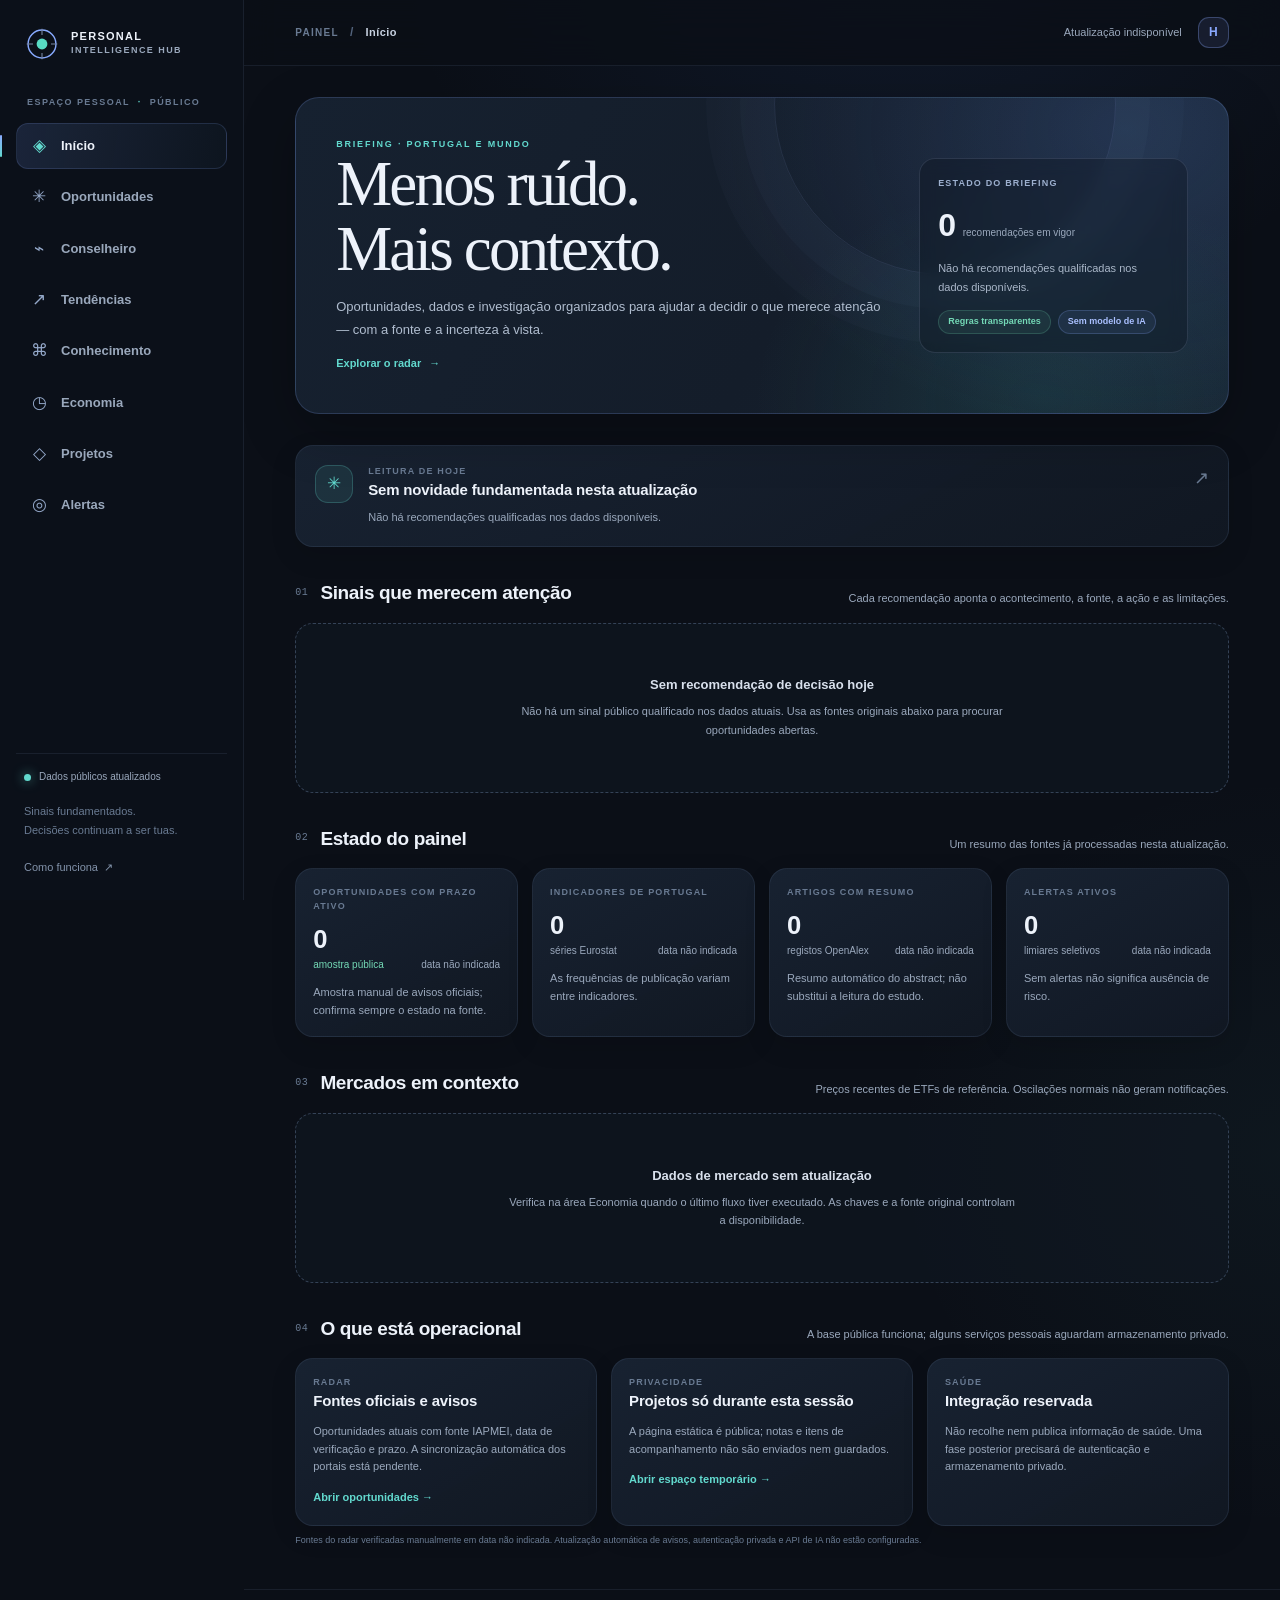
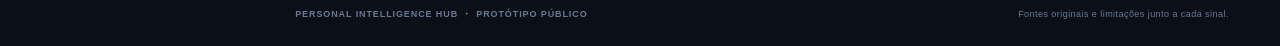
==== commit c2f0127f: "Build multi-page Personal Intelligence Hub" ====
--- a/personal-intelligence-dashboard/docs/index.html
+++ b/personal-intelligence-dashboard/docs/index.html
@@ -2,180 +2,68 @@
 <html lang="pt-PT">
 <head>
   <meta charset="utf-8">
-  <meta name="viewport" content="width=device-width, initial-scale=1">
-  <meta name="description" content="Painel pessoal de indicadores públicos de mercados, economia portuguesa e investigação, com explicações claras e alertas seletivos.">
-  <meta name="theme-color" content="#080d18">
-  <title>Personal Intelligence Dashboard</title>
-  <style>
-    :root{color-scheme:dark;--bg:#080d18;--panel:#101827;--panel2:#131e30;--line:#223047;--text:#edf3fc;--muted:#91a0b7;--teal:#58dbc4;--blue:#7da8ff;--amber:#f4c46b;--red:#ff8585;--green:#78d9a9;--radius:18px;--shadow:0 14px 40px #0002;font-family:Inter,ui-sans-serif,system-ui,-apple-system,BlinkMacSystemFont,"Segoe UI",sans-serif}
-    *{box-sizing:border-box}html{scroll-behavior:smooth;scroll-padding-top:100px}body{margin:0;background:radial-gradient(ellipse at 80% -18%,#1b3150 0,transparent 39%),var(--bg);color:var(--text);font-size:15px;line-height:1.55}a{color:var(--blue);text-underline-offset:3px}a:hover{color:#b5ccff}button,select{font:inherit;color:inherit}button:focus-visible,select:focus-visible,a:focus-visible{outline:2px solid var(--teal);outline-offset:3px}.wrap{width:min(1200px,calc(100% - 40px));margin:auto}.topbar{position:sticky;top:0;z-index:20;background:#080d18e8;border-bottom:1px solid #223047b8;backdrop-filter:blur(16px)}.topinner{min-height:68px;display:flex;align-items:center;gap:24px}.brand{display:flex;align-items:center;gap:10px;white-space:nowrap;font-weight:750;letter-spacing:-.025em}.brandmark{width:32px;height:32px;display:grid;place-items:center;border-radius:10px;color:#07121b;background:linear-gradient(140deg,var(--teal),#8ab4ff);font-size:19px}.nav{display:flex;gap:5px;margin-left:auto;overflow-x:auto;scrollbar-width:none}.nav::-webkit-scrollbar{display:none}.nav a{white-space:nowrap;color:var(--muted);text-decoration:none;padding:9px 11px;border-radius:10px;font-size:13px}.nav a:hover,.nav a.active{color:var(--text);background:#172337}.header-date{color:var(--muted);font-size:12px;white-space:nowrap}.hero{padding:54px 0 25px;display:grid;grid-template-columns:1.3fr .7fr;gap:28px;align-items:end}.eyebrow{color:var(--teal);text-transform:uppercase;letter-spacing:.13em;font-size:11px;font-weight:750}.hero h1{font-size:clamp(34px,5vw,55px);line-height:1.04;letter-spacing:-.055em;margin:12px 0}.hero p{max-width:650px;color:#adbad0;font-size:16px;margin:0}.hero-side{justify-self:end;max-width:340px;padding:18px 20px;border:1px solid #2a3b54;border-radius:16px;background:linear-gradient(145deg,#122034,#101827)}.statusline{display:flex;align-items:center;gap:8px;font-size:13px;font-weight:650}.dot{width:8px;height:8px;border-radius:50%;background:var(--teal);box-shadow:0 0 14px #58dbc477}.hero-side p{font-size:12px;margin-top:7px}.section{padding:26px 0 36px}.section-head{display:flex;justify-content:space-between;align-items:end;gap:20px;margin:0 0 17px}.section-head h2{margin:4px 0 0;font-size:24px;letter-spacing:-.035em}.section-head p{margin:0;color:var(--muted);font-size:13px;max-width:560px}.grid{display:grid;gap:14px}.cards{grid-template-columns:repeat(4,minmax(0,1fr))}.card,.panel{border:1px solid var(--line);background:linear-gradient(155deg,#121d2d,#0e1624);border-radius:var(--radius);box-shadow:var(--shadow)}.card{padding:18px;min-width:0}.card-label{font-size:12px;color:var(--muted)}.card-value{font-size:25px;font-weight:720;letter-spacing:-.04em;margin:8px 0 4px;white-space:nowrap;overflow:hidden;text-overflow:ellipsis}.card-foot{font-size:11px;color:var(--muted);display:flex;justify-content:space-between;gap:8px}.change-up{color:var(--green)!important}.change-down{color:var(--red)!important}.neutral{color:var(--muted)}.definition{font-size:12px;color:#a9b6ca;margin:12px 0 0}.panel{padding:20px}.chart-panel{margin-top:15px}.chart-tools{display:flex;justify-content:space-between;align-items:center;gap:12px;flex-wrap:wrap;margin-bottom:10px}.chart-tools label{font-size:12px;color:var(--muted);display:flex;gap:9px;align-items:center}.chart-tools select{background:#0b1320;border:1px solid var(--line);padding:8px 32px 8px 10px;border-radius:10px;max-width:min(370px,60vw)}.ranges{display:flex;gap:5px;background:#0b1320;border:1px solid #1e2b40;padding:4px;border-radius:11px}.ranges button{border:0;background:transparent;color:var(--muted);padding:6px 9px;border-radius:8px;cursor:pointer;font-size:11px}.ranges button[aria-pressed=true]{background:#1d2d43;color:var(--text)}.chart-wrap{position:relative;width:100%;height:290px}.chart-wrap canvas{width:100%;height:100%;display:block;touch-action:pan-y}.chart-tooltip{display:none;position:absolute;z-index:2;pointer-events:none;padding:8px 10px;background:#050a12;border:1px solid #30415a;border-radius:10px;font-size:11px;box-shadow:var(--shadow);min-width:125px}.chart-note{margin:4px 0 0;color:var(--muted);font-size:11px}.empty{padding:25px;text-align:center;color:var(--muted);border:1px dashed #30415a;border-radius:14px}.alert-list{display:grid;gap:9px}.alert{border:1px solid #563843;background:#241720;border-radius:13px;padding:13px 15px}.alert strong{display:block;color:#ffaaaa}.alert p{margin:4px 0 0;color:#d1b6bc;font-size:13px}.info-banner{margin-top:14px;padding:12px 14px;border:1px solid #293b53;border-radius:12px;color:#adbad0;font-size:12px;background:#101a29}.two-col{grid-template-columns:1fr 1fr}.insight{padding:16px;border:1px solid var(--line);border-radius:14px;background:#101a29}.insight h3{margin:0;font-size:15px}.insight p{margin:8px 0;color:#b9c5d6;font-size:13px}.insight small{color:var(--muted)}.source-link{font-size:11px}.research-list{display:grid;gap:13px}.article{padding:18px;border:1px solid var(--line);border-radius:15px;background:#101a29}.article-top{display:flex;justify-content:space-between;gap:14px;align-items:start}.article h3{margin:0 0 5px;font-size:16px;line-height:1.4}.article-meta{color:var(--muted);font-size:11px}.badge{border:1px solid #284b50;color:var(--teal);background:#112a2b;border-radius:999px;padding:4px 8px;font-size:10px;white-space:nowrap}.article p{font-size:13px;color:#b9c5d6;margin:11px 0 0}.article b{color:#e7edf6}.article-links{margin-top:11px;display:flex;gap:14px;flex-wrap:wrap;font-size:12px}.disabled{display:flex;gap:15px;align-items:flex-start;border:1px dashed #38475d;background:#101827a8;border-radius:16px;padding:20px}.lock{font-size:23px}.disabled h3{margin:0 0 4px}.disabled p{color:#a9b6ca;margin:0;font-size:13px}.footer{border-top:1px solid var(--line);padding:24px 0 40px;color:var(--muted);font-size:11px}.footer-grid{display:flex;justify-content:space-between;gap:25px}.footer p{max-width:750px;margin:0}.smallcaps{font-size:10px;color:var(--muted);text-transform:uppercase;letter-spacing:.12em;font-weight:700}.loading{color:var(--muted)}
-    @media(max-width:900px){.header-date{display:none}.cards{grid-template-columns:repeat(2,minmax(0,1fr))}.hero{grid-template-columns:1fr;gap:18px;padding-top:38px}.hero-side{justify-self:start;max-width:none;width:100%}.topinner{gap:12px}.brand-label{display:none}}
-    @media(max-width:620px){.wrap{width:min(100% - 26px,1200px)}.topinner{min-height:58px;gap:8px}.brandmark{width:30px;height:30px}.nav{margin-left:0}.nav a{font-size:11px;padding:8px}.hero{padding:34px 0 18px}.hero h1{font-size:37px}.hero p{font-size:14px}.section{padding:21px 0 27px}.section-head{align-items:start;display:block}.section-head p{margin-top:7px}.section-head h2{font-size:21px}.cards{gap:9px}.card{padding:13px;border-radius:14px}.card-value{font-size:20px}.card-foot{display:block}.card-foot span{display:block;margin-top:3px}.panel{padding:13px;border-radius:15px}.chart-wrap{height:230px}.chart-tools{align-items:start}.chart-tools label{width:100%;display:block}.chart-tools select{display:block;width:100%;max-width:none;margin-top:5px}.ranges{width:100%;justify-content:space-between}.ranges button{flex:1;padding:7px 4px}.two-col{grid-template-columns:1fr}.article{padding:14px}.article-top{display:block}.badge{display:inline-flex;margin-top:8px}.footer-grid{display:block}.footer-grid div{margin-top:12px}}
-    @media(prefers-reduced-motion:reduce){html{scroll-behavior:auto}*{animation:none!important;transition:none!important}}
-  </style>
+  <meta name="viewport" content="width=device-width, initial-scale=1, viewport-fit=cover">
+  <meta name="theme-color" content="#0c1018">
+  <meta name="description" content="Briefing diário com oportunidades e sinais verificados.">
+  <title>Início · Personal Intelligence Hub</title>
+  <link rel="stylesheet" href="assets/hub.css">
+  <script defer src="assets/hub.js"></script>
 </head>
-<body>
-  <header class="topbar">
-    <div class="wrap topinner">
-      <a class="brand" href="#inicio" aria-label="Personal Intelligence Dashboard, início"><span class="brandmark" aria-hidden="true">◒</span><span class="brand-label">Personal Intelligence</span></a>
-      <nav class="nav" aria-label="Navegação principal">
-        <a href="#resumo">Resumo</a><a href="#mercados">Mercados</a><a href="#portugal">Portugal</a><a href="#analise">Análise</a><a href="#educacao">Educação</a><a href="#saude">Saúde</a>
+<body data-page="home">
+  <a class="skip-link" href="#main">Saltar para o conteúdo principal</a>
+  <div class="app-shell">
+    <aside class="sidebar">
+      <a class="brand" href="index.html" data-route="home">
+        <svg class="brand-mark" viewBox="0 0 40 40" aria-hidden="true">
+<circle cx="20" cy="20" r="15.5" fill="none" stroke="#88aaff" stroke-width="1.6"/>
+<circle cx="20" cy="20" r="6" fill="#58dbc4"/><path d="M20 3v7M37 20h-7M20 37v-7M3 20h7" stroke="#7888a5" stroke-width="1.2"/>
+</svg>
+        <span class="brand-text"><strong>PERSONAL</strong><span>INTELLIGENCE HUB</span></span>
+      </a>
+      <div class="workspace-label">ESPAÇO PESSOAL <span aria-hidden="true">·</span> PÚBLICO</div>
+      <nav class="side-nav" aria-label="Navegação principal">
+        <a class="nav-link" href="index.html" data-route="home" aria-current="page"><span class="nav-icon" aria-hidden="true">◈</span><span>Início</span></a>
+<a class="nav-link" href="opportunities.html" data-route="opportunities"><span class="nav-icon" aria-hidden="true">✳</span><span>Oportunidades</span></a>
+<a class="nav-link" href="advisor.html" data-route="advisor"><span class="nav-icon" aria-hidden="true">⌁</span><span>Conselheiro</span></a>
+<a class="nav-link" href="trends.html" data-route="trends"><span class="nav-icon" aria-hidden="true">↗</span><span>Tendências</span></a>
+<a class="nav-link" href="knowledge.html" data-route="knowledge"><span class="nav-icon" aria-hidden="true">⌘</span><span>Conhecimento</span></a>
+<a class="nav-link" href="economy.html" data-route="economy"><span class="nav-icon" aria-hidden="true">◷</span><span>Economia</span></a>
+<a class="nav-link" href="projects.html" data-route="projects"><span class="nav-icon" aria-hidden="true">◇</span><span>Projetos</span></a>
+<a class="nav-link" href="alerts.html" data-route="alerts"><span class="nav-icon" aria-hidden="true">◎</span><span>Alertas</span></a>
       </nav>
-      <span class="header-date" id="header-date">A carregar…</span>
+      <div class="sidebar-bottom">
+        <div class="source-status"><span class="pulse" aria-hidden="true"></span><span id="source-status">A carregar fontes públicas</span></div>
+        <div class="sidebar-note">Sinais fundamentados.<br>Decisões continuam a ser tuas.</div>
+        <a class="sidebar-help" href="https://github.com/hlsr2002-glitch/personal-intelligence-dashboard/blob/main/personal-intelligence-dashboard/README.md" target="_blank" rel="noopener noreferrer">Como funciona <span aria-hidden="true">↗</span></a>
+      </div>
+    </aside>
+    <div class="main-column">
+      <header class="topbar">
+        <div class="mobile-brand"><svg class="brand-mark" viewBox="0 0 40 40" aria-hidden="true">
+<circle cx="20" cy="20" r="15.5" fill="none" stroke="#88aaff" stroke-width="1.6"/>
+<circle cx="20" cy="20" r="6" fill="#58dbc4"/><path d="M20 3v7M37 20h-7M20 37v-7M3 20h7" stroke="#7888a5" stroke-width="1.2"/>
+</svg><span>INTELLIGENCE HUB</span></div>
+        <div class="breadcrumbs"><span>PAINEL</span><b aria-hidden="true">/</b><strong id="crumb-title">Início</strong></div>
+        <div class="topbar-meta"><span class="topbar-date" id="updated-label">A sincronizar…</span><span class="avatar" aria-label="Perfil privado não configurado">H</span></div>
+      </header>
+      <nav class="mobile-nav" aria-label="Navegação principal">
+        <a class="nav-link" href="index.html" data-route="home" aria-current="page"><span class="nav-icon" aria-hidden="true">◈</span><span>Início</span></a>
+<a class="nav-link" href="opportunities.html" data-route="opportunities"><span class="nav-icon" aria-hidden="true">✳</span><span>Oportunidades</span></a>
+<a class="nav-link" href="advisor.html" data-route="advisor"><span class="nav-icon" aria-hidden="true">⌁</span><span>Conselheiro</span></a>
+<a class="nav-link" href="trends.html" data-route="trends"><span class="nav-icon" aria-hidden="true">↗</span><span>Tendências</span></a>
+<a class="nav-link" href="knowledge.html" data-route="knowledge"><span class="nav-icon" aria-hidden="true">⌘</span><span>Conhecimento</span></a>
+<a class="nav-link" href="economy.html" data-route="economy"><span class="nav-icon" aria-hidden="true">◷</span><span>Economia</span></a>
+<a class="nav-link" href="projects.html" data-route="projects"><span class="nav-icon" aria-hidden="true">◇</span><span>Projetos</span></a>
+<a class="nav-link" href="alerts.html" data-route="alerts"><span class="nav-icon" aria-hidden="true">◎</span><span>Alertas</span></a>
+      </nav>
+      <main id="main" class="page-main" tabindex="-1">
+        <div class="loading-state" role="status"><span class="spinner" aria-hidden="true"></span>A preparar o painel…</div>
+      </main>
+      <footer class="page-footer">
+        <span>PERSONAL INTELLIGENCE HUB <b>·</b> PROTÓTIPO PÚBLICO</span>
+        <span>Fontes originais e limitações junto a cada sinal.</span>
+      </footer>
     </div>
-  </header>
-  <main id="inicio" class="wrap">
-    <section class="hero" aria-labelledby="page-title">
-      <div><div class="eyebrow">Sinais claros, contexto útil</div><h1 id="page-title">O que está a<br>mover o mundo?</h1><p>Mercados globais, economia portuguesa e investigação recente, reunidos num só lugar e explicados em linguagem simples.</p></div>
-      <aside class="hero-side"><div class="statusline"><span class="dot" aria-hidden="true"></span><span id="status-text">A carregar dados públicos</span></div><p id="hero-updated">As séries têm frequências e datas de publicação diferentes.</p></aside>
-    </section>
-
-    <section id="resumo" class="section">
-      <div class="section-head"><div><div class="eyebrow">Agora</div><h2>Resumo do painel</h2></div><p>Uma leitura rápida do que os dados mostram. Os avisos seguem limiares seletivos para evitar reagir ao ruído normal.</p></div>
-      <div id="alerts" class="alert-list"><div class="empty">A carregar estado dos alertas…</div></div>
-      <div class="info-banner">Um alerta assinala um limiar estatístico, não recomenda comprar ou vender. Sem alertas significa apenas que as regras definidas não foram acionadas.</div>
-    </section>
-
-    <section id="mercados" class="section">
-      <div class="section-head"><div><div class="eyebrow">Mercados globais</div><h2>Ativos acompanhados</h2></div><p>ETFs usados como referências para índices, regiões e matérias-primas. Os preços podem ter atraso e estão em USD.</p></div>
-      <div id="market-cards" class="grid cards"><div class="empty">A carregar séries de mercado…</div></div>
-      <div class="panel chart-panel">
-        <div class="chart-tools"><label for="market-series">Série do gráfico<select id="market-series" aria-label="Escolher ativo para o gráfico"></select></label><div class="ranges" role="group" aria-label="Período do gráfico de mercado"><button type="button" data-range="30" aria-pressed="false">30d</button><button type="button" data-range="90" aria-pressed="true">90d</button><button type="button" data-range="all" aria-pressed="false">Máx.</button></div></div>
-        <div class="chart-wrap"><canvas id="market-chart" aria-label="Gráfico interativo de preço histórico" role="img"></canvas><div class="chart-tooltip" aria-hidden="true"></div></div>
-        <p class="chart-note">Seleciona um período ou toca no gráfico para consultar os valores. A cobertura da fonte gratuita é de cerca de 100 sessões de negociação.</p>
-      </div>
-    </section>
-
-    <section id="portugal" class="section">
-      <div class="section-head"><div><div class="eyebrow">Economia portuguesa</div><h2>Indicadores de Portugal</h2></div><p>Dados públicos do Eurostat. Os valores mais recentes podem ser revistos e os indicadores não são publicados todos no mesmo dia.</p></div>
-      <div id="portugal-cards" class="grid cards"><div class="empty">A carregar indicadores de Portugal…</div></div>
-      <div class="panel chart-panel">
-        <div class="chart-tools"><label for="portugal-series">Indicador para explorar<select id="portugal-series" aria-label="Escolher indicador português para o gráfico"></select></label><div class="ranges" role="group" aria-label="Período do gráfico de Portugal"><button type="button" data-range="365" aria-pressed="false">1 ano</button><button type="button" data-range="1095" aria-pressed="true">3 anos</button><button type="button" data-range="all" aria-pressed="false">Máx.</button></div></div>
-        <div class="chart-wrap"><canvas id="portugal-chart" aria-label="Gráfico histórico de economia portuguesa" role="img"></canvas><div class="chart-tooltip" aria-hidden="true"></div></div>
-        <p class="chart-note">O filtro de período altera apenas o intervalo visível. Toca no gráfico para ler uma observação.</p>
-      </div>
-    </section>
-
-    <section id="macro" class="section">
-      <div class="section-head"><div><div class="eyebrow">Contexto internacional</div><h2>Indicadores dos Estados Unidos</h2></div><p>Servem de contexto para condições financeiras globais; não descrevem diretamente a economia portuguesa.</p></div>
-      <div id="macro-cards" class="grid cards"><div class="empty">A carregar indicadores macroeconómicos…</div></div>
-      <div class="panel chart-panel">
-        <div class="chart-tools"><label for="macro-series">Indicador para explorar<select id="macro-series" aria-label="Escolher indicador dos Estados Unidos para o gráfico"></select></label><div class="ranges" role="group" aria-label="Período do gráfico macroeconómico"><button type="button" data-range="365" aria-pressed="false">1 ano</button><button type="button" data-range="1095" aria-pressed="true">3 anos</button><button type="button" data-range="all" aria-pressed="false">Máx.</button></div></div>
-        <div class="chart-wrap"><canvas id="macro-chart" aria-label="Gráfico histórico macroeconómico" role="img"></canvas><div class="chart-tooltip" aria-hidden="true"></div></div>
-        <p class="chart-note">Dados publicados por frequência diária, mensal ou trimestral, conforme a série selecionada.</p>
-      </div>
-    </section>
-
-    <section id="analise" class="section">
-      <div class="section-head"><div><div class="eyebrow">Leitura fundamentada</div><h2>Oportunidades e riscos a acompanhar</h2></div><p>Observações automáticas ligadas a dados e regras visíveis. São pontos de investigação, não previsões.</p></div>
-      <div class="grid two-col"><div><div class="smallcaps" style="margin:0 0 9px;color:var(--green)">Sinais construtivos</div><div id="opportunities" class="grid"><div class="empty">A preparar análise…</div></div></div><div><div class="smallcaps" style="margin:0 0 9px;color:var(--amber)">Riscos a vigiar</div><div id="risks" class="grid"><div class="empty">A preparar análise…</div></div></div></div>
-      <div class="info-banner">Como interpretar: uma oportunidade é um dado recente que pode justificar investigação adicional; um risco é uma pressão observada ou um limiar ultrapassado. Nenhum dos dois prevê o futuro. As regras e fontes são apresentadas junto a cada sinal.</div>
-    </section>
-
-    <section id="educacao" class="section">
-      <div class="section-head"><div><div class="eyebrow">Aprender com evidência</div><h2>Investigação recente</h2></div><p>Resumos curtos a partir dos abstracts indexados no OpenAlex. Lê o artigo original para confirmar método, limitações e conclusões.</p></div>
-      <div id="research-list" class="research-list"><div class="empty">A carregar artigos…</div></div>
-    </section>
-
-    <section id="saude" class="section">
-      <div class="section-head"><div><div class="eyebrow">Fase futura</div><h2>Saúde</h2></div></div>
-      <div id="health-card" class="disabled"><span class="lock" aria-hidden="true">◈</span><div><h3>Preparado para uma integração privada</h3><p>Esta área está desativada. O dashboard não recolhe, guarda nem publica dados de saúde. Uma futura integração deverá usar armazenamento privado e consentimento explícito.</p></div></div>
-    </section>
-  </main>
-  <footer class="footer"><div class="wrap footer-grid"><p>Fontes: Alpha Vantage, FRED, Eurostat e OpenAlex. As datas de referência estão indicadas por série. Valores sujeitos a atualização e revisão pelas fontes originais. Informação geral, sem aconselhamento financeiro.</p><div>Personal Intelligence Dashboard<br><span id="footer-updated">Dados públicos</span></div></div></footer>
-
-  <script>
-  (() => {
-    'use strict';
-    const $ = (selector, root=document) => root.querySelector(selector);
-    const esc = value => String(value ?? '').replace(/[&<>"']/g, char => ({'&':'&amp;','<':'&lt;','>':'&gt;','"':'&quot;',"'":'&#39;'}[char]));
-    const safeUrl = value => { try { const url = new URL(value); return url.protocol === 'https:' ? url.href : ''; } catch { return ''; } };
-    const fmt = (value, digits=1) => Number.isFinite(Number(value)) ? new Intl.NumberFormat('pt-PT',{minimumFractionDigits:digits,maximumFractionDigits:digits}).format(Number(value)) : '—';
-    const dateLabel = value => { if (!value) return 'data indisponível'; const q = String(value).match(/^(\d{4})-Q([1-4])$/); if (q) return `T${q[2]} ${q[1]}`; const d = new Date(value.length === 7 ? `${value}-01T00:00:00Z` : value); return Number.isNaN(d.valueOf()) ? value : new Intl.DateTimeFormat('pt-PT',{year:'numeric',month:'short',day:value.length>7?'2-digit':undefined,timeZone:'UTC'}).format(d); };
-    const updatedLabel = value => { if(!value)return 'Data de atualização indisponível'; const d=new Date(value); return Number.isNaN(d.valueOf())?'Atualização indisponível':`Atualizado ${new Intl.DateTimeFormat('pt-PT',{dateStyle:'medium',timeStyle:'short'}).format(d)}`; };
-    const dateValue = value => { const q=String(value).match(/^(\d{4})-Q([1-4])$/); return q ? Date.UTC(Number(q[1]),(Number(q[2])-1)*3,1) : Date.parse(String(value).length===7?`${value}-01T00:00:00Z`:value); };
-    const records = list => Array.isArray(list) ? list : [];
-    const history = item => records(item?.history).filter(point => Number.isFinite(Number(point.value)) && point.date);
-    const source = (name,url) => { const href=safeUrl(url); return href ? `<a class="source-link" href="${esc(href)}" target="_blank" rel="noopener noreferrer">Fonte: ${esc(name||'fonte original')} ↗</a>` : `<span class="source-link">Fonte: ${esc(name||'dashboard')}</span>`; };
-    const setEmpty = (id, message) => { const node=document.getElementById(id); if(node)node.innerHTML=`<div class="empty">${esc(message)}</div>`; };
-
-    function renderCards(id, items, kind) {
-      const root=document.getElementById(id); if(!items.length){setEmpty(id,'Sem dados disponíveis nesta atualização. Confirma as chaves e a execução automática.');return;}
-      root.innerHTML=items.map(item=>{
-        const label=item.name||item.id||item.symbol;
-        let value='—', foot='';
-        if(kind==='market') { value=`${fmt(item.price,2)} ${esc(item.currency||'USD')}`; const change=Number(item.change_pct); const cls=change>0?'change-up':change<0?'change-down':'neutral'; foot=`<span class="${cls}">${change>0?'+':''}${fmt(change,2)}% no último dia negociado</span><span>${esc(dateLabel(item.date))}</span>`; }
-        else { value=`${fmt(item.value,1)}${item.unit?` ${esc(item.unit)}`:''}`; foot=`<span>${esc(item.frequency||'')}</span><span>${esc(dateLabel(item.date))}</span>`; }
-        const definition=item.description?`<p class="definition">${esc(item.description)}</p>`:'';
-        return `<article class="card"><div class="card-label">${esc(label)}</div><div class="card-value">${value}</div><div class="card-foot">${foot}</div>${definition}<div style="margin-top:10px">${source(item.source,item.source_url)}</div></article>`;
-      }).join('');
-    }
-
-    function renderAlerts(items) {
-      const root=$('#alerts');
-      if(!items.length){root.innerHTML='<div class="empty">Sem alertas críticos ou oportunidades que ultrapassem os limiares nesta atualização.</div>';return;}
-      root.innerHTML=items.map(a=>`<article class="alert"><strong>${esc(a.title||'Alerta')}</strong><p>${esc(a.detail||'')}</p></article>`).join('');
-    }
-    function renderInsights(id, items) {
-      const root=document.getElementById(id); const list=records(items);
-      if(!list.length){setEmpty(id,'Sem sinal destacado pelas regras atuais.');return;}
-      root.innerHTML=list.map(item=>`<article class="insight"><h3>${esc(item.title)}</h3><p>${esc(item.detail)}</p><small>${source(item.source,item.source_url)}${item.context_source?` · ${source(item.context_source,item.context_source_url)}`:''}</small></article>`).join('');
-    }
-    function renderResearch(items) {
-      const root=$('#research-list'); if(!items.length){setEmpty('research-list','Não foram encontrados artigos recentes com resumo disponível nesta atualização.');return;}
-      root.innerHTML=items.map(item=>{
-        const href=safeUrl(item.url); const doi=safeUrl(item.doi);
-        const link=href?`<a href="${esc(href)}" target="_blank" rel="noopener noreferrer">Abrir registo ou artigo ↗</a>`:'';
-        const doiLink=doi&&doi!==href?`<a href="${esc(doi)}" target="_blank" rel="noopener noreferrer">DOI ↗</a>`:'';
-        const oa=item.open_access?'<span class="badge">Acesso aberto indicado</span>':'<span class="badge" style="color:#b1bfd4;border-color:#344257;background:#172132">Acesso aberto não confirmado</span>';
-        return `<article class="article"><div class="article-top"><div><h3>${href?`<a href="${esc(href)}" target="_blank" rel="noopener noreferrer">${esc(item.title||'Artigo sem título')} ↗</a>`:esc(item.title||'Artigo sem título')}</h3><div class="article-meta">${esc(item.source||'OpenAlex')} · ${esc(dateLabel(item.date))}${Number.isFinite(Number(item.citations))?` · ${esc(item.citations)} citações registadas`:''}</div></div>${oa}</div><p><b>Resumo:</b> ${esc(item.summary||'Não há resumo disponível.')}</p><p><b>Conclusão destacada:</b> ${esc(item.conclusion||'Consulta o artigo original para as conclusões.')}</p><p><b>Porque pode valer a leitura:</b> ${esc(item.why_read||'Pode ajudar a aprofundar o tema.')}</p><div class="article-links">${link}${doiLink}<span class="article-meta">${esc(item.summary_basis||'Resumo baseado no registo indexado; confirma no original.')}</span></div></article>`;
-      }).join('');
-    }
-
-    function setupChart({canvasId,selectId,rangeGroup,items,initialRange,normalize=false}) {
-      const canvas=document.getElementById(canvasId), select=document.getElementById(selectId); if(!canvas||!select)return;
-      const available=items.filter(item=>history(item).length);
-      if(!available.length){const wrap=canvas.parentElement; wrap.innerHTML='<div class="empty">Sem histórico disponível para desenhar o gráfico.</div>';return;}
-      select.innerHTML=available.map((item,index)=>`<option value="${index}">${esc(item.name||item.id||item.symbol)}</option>`).join('');
-      const wrap=canvas.parentElement, tooltip=$('.chart-tooltip',wrap), ctx=canvas.getContext('2d'); let days=initialRange, points=[], rect, dpr=1;
-      const draw=()=>{
-        const item=available[Number(select.value)||0]; let all=history(item);
-        if(days!=='all'&&all.length){ const newest=dateValue(all[all.length-1].date); const cutoff=newest-Number(days)*86400000; all=all.filter(p=>dateValue(p.date)>=cutoff); }
-        if(normalize&&all.length){const base=Number(all[0].value);if(base)all=all.map(p=>({...p,value:(Number(p.value)/base-1)*100}));}
-        points=all; rect=canvas.getBoundingClientRect(); dpr=window.devicePixelRatio||1; canvas.width=Math.max(1,Math.round(rect.width*dpr));canvas.height=Math.max(1,Math.round(rect.height*dpr));ctx.setTransform(dpr,0,0,dpr,0,0);
-        const width=rect.width,height=rect.height,left=52,right=12,top=15,bottom=28,plotW=Math.max(1,width-left-right),plotH=Math.max(1,height-top-bottom);
-        ctx.clearRect(0,0,width,height); if(!points.length)return;
-        const vals=points.map(p=>Number(p.value)); let min=Math.min(...vals),max=Math.max(...vals); if(min===max){min-=1;max+=1;} const pad=(max-min)*.09; min-=pad;max+=pad;
-        ctx.font='10px system-ui';ctx.lineWidth=1;ctx.strokeStyle='#26344a';ctx.fillStyle='#8292a8';ctx.textAlign='right';ctx.textBaseline='middle';
-        for(let i=0;i<4;i++){const y=top+plotH*i/3;ctx.beginPath();ctx.moveTo(left,y);ctx.lineTo(width-right,y);ctx.stroke();ctx.fillText(fmt(max-(max-min)*i/3,normalize?1:Math.abs(max)>100?0:2),left-8,y);}
-        const x=i=>left+(points.length<2?plotW/2:i/(points.length-1)*plotW), y=v=>top+(max-v)/(max-min)*plotH;
-        ctx.beginPath();points.forEach((p,i)=>{const px=x(i),py=y(Number(p.value));if(i===0)ctx.moveTo(px,py);else ctx.lineTo(px,py);});ctx.lineWidth=2.4;ctx.strokeStyle=normalize?'#7da8ff':'#58dbc4';ctx.lineJoin='round';ctx.lineCap='round';ctx.stroke();
-        const gradient=ctx.createLinearGradient(0,top,0,top+plotH);gradient.addColorStop(0,normalize?'#7da8ff2b':'#58dbc426');gradient.addColorStop(1,'#58dbc400');ctx.lineTo(x(points.length-1),top+plotH);ctx.lineTo(x(0),top+plotH);ctx.closePath();ctx.fillStyle=gradient;ctx.fill();
-        ctx.fillStyle='#8292a8';ctx.textAlign='left';ctx.textBaseline='top';ctx.fillText(dateLabel(points[0].date),left,top+plotH+9);ctx.textAlign='right';ctx.fillText(dateLabel(points[points.length-1].date),width-right,top+plotH+9);
-      };
-      const showAt=event=>{if(!points.length)return;const bounds=canvas.getBoundingClientRect();const localX=event.clientX-bounds.left;const left=52,right=12,usable=Math.max(1,bounds.width-left-right);const fraction=Math.min(1,Math.max(0,(localX-left)/usable));const idx=Math.round(fraction*(points.length-1));const point=points[idx];if(!point)return;const px=left+(points.length<2?usable/2:idx/(points.length-1)*usable);tooltip.innerHTML=`<strong>${esc(dateLabel(point.date))}</strong><br>${esc(fmt(point.value,2))}${normalize?'%':` ${esc(available[Number(select.value)||0].unit||'')}`}`;tooltip.style.display='block';tooltip.style.left=`${Math.min(Math.max(8,px+10),Math.max(8,bounds.width-145))}px`;tooltip.style.top='8px';};
-      canvas.addEventListener('pointermove',showAt);canvas.addEventListener('pointerdown',showAt);canvas.addEventListener('pointerleave',()=>{tooltip.style.display='none';});select.addEventListener('change',draw);
-      rangeGroup.querySelectorAll('button').forEach(button=>button.addEventListener('click',()=>{days=button.dataset.range==='all'?'all':Number(button.dataset.range);rangeGroup.querySelectorAll('button').forEach(other=>other.setAttribute('aria-pressed',String(other===button)));draw();}));
-      new ResizeObserver(draw).observe(wrap);draw();
-    }
-
-    async function start() {
-      try {
-        const response=await fetch(`data.json?v=${Date.now()}`,{cache:'no-store'}); if(!response.ok)throw new Error('data'); const data=await response.json();
-        const updated=updatedLabel(data.updated_at);$('#header-date').textContent=updated;$('#hero-updated').textContent=`${updated}. As séries têm frequências e datas de publicação diferentes.`;$('#footer-updated').textContent=updated;$('#status-text').textContent='Dados públicos carregados';
-        const quotes=records(data.quotes), portugal=records(data.portugal), macro=records(data.macro);
-        renderAlerts(records(data.alerts));renderCards('market-cards',quotes,'market');renderCards('portugal-cards',portugal,'macro');renderCards('macro-cards',macro,'macro');
-        renderInsights('opportunities',data.insights?.opportunities);renderInsights('risks',data.insights?.risks);renderResearch(records(data.research));
-        setupChart({canvasId:'market-chart',selectId:'market-series',rangeGroup:$('#mercados .ranges'),items:quotes,initialRange:90});
-        setupChart({canvasId:'portugal-chart',selectId:'portugal-series',rangeGroup:$('#portugal .ranges'),items:portugal,initialRange:1095});
-        setupChart({canvasId:'macro-chart',selectId:'macro-series',rangeGroup:$('#macro .ranges'),items:macro,initialRange:1095});
-      } catch {
-        $('#status-text').textContent='Não foi possível carregar os dados';$('#hero-updated').textContent='Tenta novamente mais tarde; os dados dependem da última execução automática.';
-        ['alerts','market-cards','portugal-cards','macro-cards','opportunities','risks','research-list'].forEach(id=>setEmpty(id,'Dados temporariamente indisponíveis.'));
-      }
-    }
-    start();
-  })();
-  </script>
+  </div>
 </body>
 </html>
--- a/personal-intelligence-dashboard/docs/assets/hub.css
+++ b/personal-intelligence-dashboard/docs/assets/hub.css
@@ -0,0 +1,370 @@
+:root {
+  color-scheme: dark;
+  --bg: #0b0f17;
+  --bg-soft: #101622;
+  --surface: #141c29;
+  --surface-raised: #182333;
+  --surface-hover: #1c293a;
+  --line: #263447;
+  --line-soft: rgba(126, 151, 184, .12);
+  --text: #edf2fa;
+  --muted: #9aa8bc;
+  --dim: #697a92;
+  --blue: #8aa9ff;
+  --cyan: #62d9ce;
+  --violet: #b39aff;
+  --amber: #f4c776;
+  --red: #ff8f99;
+  --green: #74d9b6;
+  --radius: 18px;
+  --shadow: 0 18px 55px rgba(0, 0, 0, .24);
+  font-family: Inter, ui-sans-serif, -apple-system, BlinkMacSystemFont, "Segoe UI", sans-serif;
+  background: var(--bg);
+}
+
+* { box-sizing: border-box; }
+html { min-width: 320px; scroll-behavior: smooth; background: var(--bg); }
+body {
+  margin: 0;
+  min-height: 100vh;
+  color: var(--text);
+  background:
+    radial-gradient(ellipse 55% 34% at 71% -4%, rgba(52, 95, 169, .13), transparent 73%),
+    radial-gradient(ellipse 42% 32% at 100% 70%, rgba(68, 155, 153, .055), transparent 72%),
+    var(--bg);
+  font-size: 14px;
+  line-height: 1.55;
+}
+a { color: inherit; }
+button, input, select, textarea { font: inherit; }
+button, select { color: inherit; }
+button { cursor: pointer; }
+button:disabled { opacity: .48; cursor: not-allowed; }
+:focus-visible { outline: 2px solid var(--cyan); outline-offset: 3px; }
+::selection { background: rgba(138, 169, 255, .3); color: white; }
+
+.skip-link {
+  position: fixed; z-index: 20; top: 10px; left: 10px; transform: translateY(-160%);
+  padding: 10px 14px; border-radius: 10px; color: #091018; background: var(--cyan);
+}
+.skip-link:focus { transform: translateY(0); }
+.app-shell { min-height: 100vh; }
+.sidebar {
+  position: fixed; z-index: 5; inset: 0 auto 0 0; display: flex; flex-direction: column;
+  width: 244px; padding: 24px 16px 20px; border-right: 1px solid var(--line-soft);
+  background: rgba(12, 17, 26, .94); backdrop-filter: blur(18px);
+}
+.brand { display: flex; gap: 11px; align-items: center; margin: 2px 8px 34px; text-decoration: none; }
+.brand-mark { width: 36px; height: 36px; flex: 0 0 auto; }
+.brand-text { display: flex; flex-direction: column; gap: 2px; letter-spacing: .09em; }
+.brand-text strong { color: var(--text); font-size: 11px; font-weight: 800; line-height: 1.1; }
+.brand-text span { color: var(--muted); font-size: 9px; font-weight: 700; letter-spacing: .16em; }
+.workspace-label { padding: 0 11px; margin-bottom: 13px; color: var(--dim); font-size: 9px; font-weight: 800; letter-spacing: .16em; }
+.workspace-label span { padding: 0 4px; color: var(--cyan); }
+.side-nav { display: grid; gap: 5px; }
+.nav-link {
+  position: relative; display: flex; align-items: center; gap: 12px; min-height: 43px;
+  padding: 9px 12px; border: 1px solid transparent; border-radius: 12px;
+  color: var(--muted); text-decoration: none; font-size: 13px; font-weight: 560;
+  transition: color .18s ease, background .18s ease, border-color .18s ease, transform .18s ease;
+}
+.nav-link:hover { color: var(--text); background: rgba(255, 255, 255, .035); transform: translateX(2px); }
+.nav-link[aria-current="page"] { color: var(--text); border-color: rgba(138, 169, 255, .16); background: linear-gradient(100deg, rgba(92, 121, 188, .2), rgba(31, 60, 75, .13)); }
+.nav-link[aria-current="page"]::before { position: absolute; top: 11px; bottom: 11px; left: -17px; width: 2px; border-radius: 2px; background: linear-gradient(var(--blue), var(--cyan)); content: ""; }
+.nav-icon { display: grid; width: 20px; place-items: center; color: #94a8c9; font-size: 17px; }
+.nav-link[aria-current="page"] .nav-icon { color: var(--cyan); }
+.sidebar-bottom { margin-top: auto; padding: 15px 8px 2px; border-top: 1px solid var(--line-soft); }
+.source-status { display: flex; align-items: center; gap: 8px; color: var(--muted); font-size: 10px; }
+.pulse { width: 7px; height: 7px; border-radius: 50%; background: var(--cyan); box-shadow: 0 0 12px rgba(98, 217, 206, .7); }
+.sidebar-note { margin: 17px 0; color: var(--dim); font-size: 11px; line-height: 1.7; }
+.sidebar-help { color: #8393ab; font-size: 11px; text-decoration: none; }
+.sidebar-help:hover { color: var(--cyan); }
+.sidebar-help span { padding-left: 3px; }
+
+.main-column { min-height: 100vh; margin-left: 244px; }
+.topbar {
+  position: sticky; z-index: 4; top: 0; display: flex; align-items: center; justify-content: space-between;
+  height: 66px; padding: 0 clamp(22px, 4vw, 58px); border-bottom: 1px solid var(--line-soft);
+  background: rgba(11, 15, 23, .78); backdrop-filter: blur(16px);
+}
+.breadcrumbs { display: flex; align-items: center; gap: 11px; color: var(--dim); font-size: 10px; font-weight: 740; letter-spacing: .13em; }
+.breadcrumbs b { color: #53647d; font-size: 12px; }
+.breadcrumbs strong { color: #c8d2e1; font-size: 11px; letter-spacing: .04em; }
+.topbar-meta { display: flex; align-items: center; gap: 16px; }
+.topbar-date { color: var(--muted); font-size: 11px; }
+.avatar { display: grid; width: 31px; height: 31px; place-items: center; border: 1px solid rgba(138, 169, 255, .3); border-radius: 11px; color: var(--blue); background: rgba(138, 169, 255, .1); font-size: 12px; font-weight: 800; }
+.mobile-brand, .mobile-nav { display: none; }
+.page-main { width: min(1460px, 100%); min-height: calc(100vh - 120px); padding: 31px clamp(22px, 4vw, 58px) 42px; margin: 0 auto; }
+.page-footer { display: flex; justify-content: space-between; gap: 18px; padding: 18px clamp(22px, 4vw, 58px) 24px; border-top: 1px solid var(--line-soft); color: var(--dim); font-size: 9px; letter-spacing: .05em; }
+.page-footer span:first-child { font-weight: 800; letter-spacing: .1em; }
+.page-footer b { color: var(--cyan); padding: 0 4px; }
+
+.loading-state { display: flex; min-height: 50vh; align-items: center; justify-content: center; gap: 12px; color: var(--muted); }
+.sr-only { position: absolute; width: 1px; height: 1px; padding: 0; margin: -1px; overflow: hidden; clip: rect(0, 0, 0, 0); white-space: nowrap; border: 0; }
+.spinner { width: 17px; height: 17px; border: 2px solid var(--line); border-top-color: var(--cyan); border-radius: 50%; animation: spin .8s linear infinite; }
+@keyframes spin { to { transform: rotate(360deg); } }
+.page-head { display: flex; align-items: end; justify-content: space-between; gap: 30px; margin: 10px 0 25px; }
+.eyebrow { color: var(--cyan); font-size: 9px; font-weight: 820; letter-spacing: .2em; text-transform: uppercase; }
+h1, h2, h3, p { margin-top: 0; }
+h1 { margin-bottom: 10px; font-family: ui-serif, Georgia, "Times New Roman", serif; font-size: clamp(35px, 4.5vw, 59px); font-weight: 500; letter-spacing: -.045em; line-height: 1.04; }
+h2 { margin-bottom: 7px; font-size: 19px; font-weight: 670; letter-spacing: -.02em; }
+h3 { margin-bottom: 8px; font-size: 15px; font-weight: 680; letter-spacing: -.012em; line-height: 1.4; }
+.page-lede { max-width: 730px; margin-bottom: 0; color: var(--muted); font-size: 13px; line-height: 1.75; }
+.kicker { color: var(--muted); font-size: 11px; }
+.section { margin-top: 31px; }
+.section-heading { display: flex; align-items: end; justify-content: space-between; gap: 20px; margin-bottom: 15px; }
+.section-heading p { max-width: 500px; margin: 0; color: var(--muted); font-size: 11px; line-height: 1.65; }
+.section-title-wrap { display: flex; align-items: center; gap: 12px; }
+.section-index { color: var(--dim); font-family: ui-monospace, SFMono-Regular, Menlo, monospace; font-size: 10px; letter-spacing: .06em; }
+.section-heading h2 { margin: 0; }
+.grid { display: grid; gap: 14px; }
+.grid-2 { grid-template-columns: repeat(2, minmax(0, 1fr)); }
+.grid-3 { grid-template-columns: repeat(3, minmax(0, 1fr)); }
+.grid-4 { grid-template-columns: repeat(4, minmax(0, 1fr)); }
+.card {
+  min-width: 0; padding: 17px; border: 1px solid var(--line-soft); border-radius: var(--radius);
+  background: linear-gradient(150deg, rgba(25, 36, 51, .94), rgba(17, 24, 35, .97));
+  box-shadow: 0 9px 26px rgba(0, 0, 0, .13);
+  transition: transform .2s ease, border-color .2s ease, background .2s ease, box-shadow .2s ease;
+}
+.card:hover { transform: translateY(-2px); border-color: rgba(138, 169, 255, .28); background: linear-gradient(150deg, #1a2637, #141d2a); box-shadow: 0 14px 30px rgba(0, 0, 0, .22); }
+.card-kicker, .label { color: var(--dim); font-size: 9px; font-weight: 770; letter-spacing: .13em; text-transform: uppercase; }
+.metric-value { margin: 12px 0 4px; font-size: clamp(22px, 2vw, 30px); font-weight: 640; letter-spacing: -.04em; line-height: 1.05; }
+.metric-foot { display: flex; align-items: center; justify-content: space-between; gap: 8px; color: var(--muted); font-size: 10px; }
+.metric-note { margin: 12px 0 0; color: var(--muted); font-size: 11px; line-height: 1.6; }
+.positive { color: var(--green); }
+.negative { color: var(--red); }
+.neutral { color: var(--amber); }
+.trend-up { color: var(--green); }
+.trend-down { color: var(--red); }
+.tag-row { display: flex; flex-wrap: wrap; gap: 7px; align-items: center; }
+.tag, .status-pill { display: inline-flex; align-items: center; gap: 6px; min-height: 24px; padding: 3px 9px; border: 1px solid rgba(132, 155, 190, .19); border-radius: 99px; color: #bfcbda; background: rgba(128, 151, 185, .065); font-size: 9px; font-weight: 700; }
+.tag-blue { color: #aac0ff; border-color: rgba(138, 169, 255, .22); background: rgba(138, 169, 255, .09); }
+.tag-green { color: var(--green); border-color: rgba(116, 217, 182, .2); background: rgba(116, 217, 182, .08); }
+.tag-amber { color: var(--amber); border-color: rgba(244, 199, 118, .2); background: rgba(244, 199, 118, .08); }
+.tag-violet { color: var(--violet); border-color: rgba(179, 154, 255, .22); background: rgba(179, 154, 255, .08); }
+
+.hero {
+  position: relative; display: grid; grid-template-columns: minmax(0, 1.35fr) minmax(250px, .65fr);
+  gap: 25px; align-items: center; min-height: 262px; overflow: hidden; padding: clamp(24px, 4vw, 40px);
+  border: 1px solid rgba(138, 169, 255, .19); border-radius: 24px;
+  background:
+    radial-gradient(ellipse 60% 130% at 89% 10%, rgba(84, 124, 202, .22), transparent 74%),
+    radial-gradient(ellipse 40% 90% at 80% 95%, rgba(52, 176, 160, .12), transparent 77%),
+    linear-gradient(118deg, #162130 0%, #141d2a 54%, #172331 100%);
+  box-shadow: var(--shadow);
+}
+.hero::after { position: absolute; top: -165px; right: 12%; width: 340px; height: 340px; border: 1px solid rgba(164, 187, 255, .1); border-radius: 50%; box-shadow: 0 0 0 34px rgba(164, 187, 255, .025), 0 0 0 68px rgba(164, 187, 255, .018); content: ""; pointer-events: none; }
+.hero-content, .hero-aside { position: relative; z-index: 1; }
+.hero h1 { max-width: 690px; font-size: clamp(38px, 5vw, 63px); }
+.hero p { max-width: 570px; margin: 12px 0 0; color: #b0bdcf; font-size: 13px; line-height: 1.8; }
+.hero-aside { padding: 18px; border: 1px solid rgba(171, 193, 232, .15); border-radius: 16px; background: rgba(10, 16, 25, .33); backdrop-filter: blur(8px); }
+.hero-aside .label { color: #9db0cf; }
+.hero-aside p { margin: 8px 0 0; color: #aab7c9; font-size: 11px; }
+.hero-stat { display: flex; align-items: baseline; gap: 8px; margin: 10px 0 3px; }
+.hero-stat strong { font-size: 32px; font-weight: 620; letter-spacing: -.04em; }
+.hero-stat span { color: var(--muted); font-size: 10px; }
+.hero-link { display: inline-flex; align-items: center; gap: 8px; margin-top: 13px; color: var(--cyan); font-size: 11px; font-weight: 720; text-decoration: none; }
+.hero-link:hover { color: #a2f2e7; }
+.briefing-card { display: grid; grid-template-columns: auto 1fr auto; gap: 15px; align-items: start; padding: 19px; }
+.briefing-icon { display: grid; width: 38px; height: 38px; place-items: center; border: 1px solid rgba(98, 217, 206, .24); border-radius: 13px; color: var(--cyan); background: rgba(98, 217, 206, .09); font-size: 17px; }
+.briefing-card p { margin: 5px 0 0; color: var(--muted); font-size: 11px; line-height: 1.7; }
+.briefing-arrow { color: var(--dim); font-size: 18px; }
+.quiet-banner, .info-banner, .warning-banner {
+  display: flex; align-items: flex-start; gap: 11px; padding: 13px 15px; border: 1px solid var(--line-soft);
+  border-radius: 13px; color: #aab8ca; background: rgba(18, 27, 39, .78); font-size: 10px; line-height: 1.7;
+}
+.quiet-banner { border-color: rgba(98, 217, 206, .16); }
+.warning-banner { border-color: rgba(244, 199, 118, .23); color: #d0bd9b; background: rgba(65, 47, 20, .18); }
+.banner-icon { flex: 0 0 auto; color: var(--cyan); }
+.warning-banner .banner-icon { color: var(--amber); }
+
+.signal-card { padding: 18px; }
+.signal-top { display: flex; justify-content: space-between; align-items: start; gap: 14px; margin-bottom: 11px; }
+.signal-card h3 { max-width: 740px; margin: 8px 0; }
+.signal-card p { margin-bottom: 10px; color: #adbacb; font-size: 11px; line-height: 1.72; }
+.signal-meta { display: flex; flex-wrap: wrap; gap: 8px 16px; color: var(--muted); font-size: 10px; }
+.source-link { color: #9bb4f9; font-size: 10px; font-weight: 670; text-decoration: none; }
+.source-link:hover { color: #c0d0ff; text-decoration: underline; }
+.opportunity-card { padding: 19px; }
+.opportunity-card h3 { margin: 11px 0 8px; font-size: 16px; }
+.opportunity-card p { margin: 8px 0; color: #adbacb; font-size: 11px; line-height: 1.72; }
+.opportunity-badges { display: flex; flex-wrap: wrap; gap: 6px; }
+.opportunity-detail { margin-top: 13px; padding-top: 12px; border-top: 1px solid var(--line-soft); }
+.opportunity-detail strong { display: block; margin-bottom: 4px; color: #d9e1ed; font-size: 10px; }
+.opportunity-detail p { margin: 0; color: var(--muted); }
+.opportunity-actions { display: flex; flex-wrap: wrap; align-items: center; justify-content: space-between; gap: 12px; margin-top: 15px; }
+.score-wrap { display: flex; align-items: center; gap: 9px; }
+.score-ring { position: relative; --score: 0; display: grid; width: 46px; height: 46px; place-items: center; border-radius: 50%; background: conic-gradient(var(--cyan) calc(var(--score) * 1%), #2b394c 0); }
+.score-ring::before { position: absolute; width: 37px; height: 37px; border-radius: 50%; background: #172130; content: ""; }
+.score-ring strong { position: relative; z-index: 1; font-size: 12px; }
+.score-copy { display: flex; flex-direction: column; }
+.score-copy strong { color: var(--text); font-size: 10px; }
+.score-copy span { color: var(--muted); font-size: 9px; }
+.button, .button-secondary {
+  display: inline-flex; justify-content: center; align-items: center; gap: 8px; min-height: 37px;
+  padding: 8px 13px; border: 1px solid rgba(138, 169, 255, .25); border-radius: 11px;
+  color: #dfe8ff; background: rgba(138, 169, 255, .12); font-size: 10px; font-weight: 740; text-decoration: none;
+  transition: background .16s ease, border-color .16s ease, transform .16s ease;
+}
+.button:hover, .button-secondary:hover { transform: translateY(-1px); border-color: rgba(138, 169, 255, .45); background: rgba(138, 169, 255, .19); }
+.button-secondary { border-color: var(--line); color: #b9c6d7; background: rgba(255, 255, 255, .025); }
+.text-button { padding: 4px 0; border: 0; color: var(--cyan); background: transparent; font-size: 10px; font-weight: 720; }
+.text-button:hover { color: #a2f2e7; text-decoration: underline; }
+.filters { display: flex; flex-wrap: wrap; gap: 9px; align-items: end; padding: 14px; border: 1px solid var(--line-soft); border-radius: 15px; background: rgba(17, 25, 37, .7); }
+.filter-control { display: grid; min-width: 140px; gap: 5px; }
+.filter-control label, .form-field label { color: var(--muted); font-size: 9px; font-weight: 750; letter-spacing: .07em; }
+.filter-control select, .filter-control input, .form-field input, .form-field select, .form-field textarea {
+  width: 100%; min-height: 36px; padding: 7px 10px; border: 1px solid #334155; border-radius: 9px;
+  color: var(--text); background: #111925; font-size: 10px;
+}
+.filter-control select:focus, .filter-control input:focus, .form-field input:focus, .form-field textarea:focus { border-color: #7899ed; outline: 2px solid rgba(120, 153, 237, .18); }
+.filter-spacer { flex: 1; }
+.filter-count { color: var(--muted); font-size: 10px; }
+.rubric { display: grid; gap: 8px; }
+.rubric-row { display: grid; grid-template-columns: minmax(175px, 1.2fr) minmax(100px, 1fr) 52px; gap: 12px; align-items: center; color: #c0cad8; font-size: 10px; }
+.rubric-bar { height: 5px; overflow: hidden; border-radius: 10px; background: #29364a; }
+.rubric-bar i { display: block; height: 100%; border-radius: inherit; background: linear-gradient(90deg, var(--blue), var(--cyan)); }
+.rubric-row em { color: var(--muted); font-size: 9px; font-style: normal; text-align: right; }
+.unknown { color: var(--amber) !important; }
+.detail-list { display: grid; gap: 8px; margin: 0; padding: 0; list-style: none; }
+.detail-list li { display: flex; align-items: flex-start; gap: 9px; color: #b4c0d0; font-size: 10px; line-height: 1.6; }
+.detail-list li::before { flex: 0 0 auto; color: var(--cyan); content: "↳"; }
+.empty-state { display: grid; min-height: 170px; place-items: center; padding: 27px; border: 1px dashed #344256; border-radius: var(--radius); color: var(--muted); text-align: center; background: rgba(18, 27, 39, .46); }
+.empty-state strong { display: block; margin-bottom: 7px; color: #d8e0ec; font-size: 13px; }
+.empty-state p { max-width: 510px; margin: 0; font-size: 11px; line-height: 1.7; }
+
+.chart-card { padding: 17px 18px 14px; }
+.chart-head { display: flex; justify-content: space-between; align-items: start; gap: 15px; margin-bottom: 12px; }
+.chart-head p { margin: 4px 0 0; color: var(--muted); font-size: 10px; }
+.chart-periods { display: flex; gap: 4px; padding: 3px; border: 1px solid var(--line); border-radius: 10px; background: rgba(8, 13, 21, .48); }
+.chart-periods button { min-width: 42px; padding: 6px 7px; border: 0; border-radius: 7px; color: #8999af; background: transparent; font-size: 9px; }
+.chart-periods button[aria-pressed="true"] { color: #e7edfa; background: #27374d; }
+.chart-wrap { position: relative; min-height: 205px; }
+.chart-canvas { display: block; width: 100%; height: 205px; touch-action: pan-y; }
+.chart-tooltip { position: absolute; display: none; z-index: 2; min-width: 105px; padding: 7px 9px; border: 1px solid #40516a; border-radius: 8px; color: #e6edf7; background: rgba(9, 14, 22, .95); pointer-events: none; font-size: 9px; box-shadow: var(--shadow); }
+.chart-filters { display: flex; align-items: end; gap: 12px; margin-bottom: 8px; }
+.chart-filters label { display: grid; gap: 5px; color: var(--muted); font-size: 9px; }
+.chart-filters select { min-width: 190px; max-width: 60vw; min-height: 34px; padding: 6px 9px; border: 1px solid #334155; border-radius: 9px; color: var(--text); background: #111925; font-size: 10px; }
+.chart-note { margin: 7px 0 0; color: var(--dim); font-size: 9px; line-height: 1.6; }
+.chart-legend { display: flex; flex-wrap: wrap; gap: 12px; margin-top: 9px; color: var(--muted); font-size: 9px; }
+.legend-dot { display: inline-block; width: 7px; height: 7px; margin-right: 5px; border-radius: 50%; background: var(--cyan); }
+.legend-dot.blue { background: var(--blue); }
+.chart-table { width: 100%; margin-top: 10px; border-collapse: collapse; font-size: 10px; }
+.chart-table th, .chart-table td { padding: 7px 8px; border-top: 1px solid var(--line-soft); color: var(--muted); text-align: left; }
+.chart-table th { color: #d8e0ed; font-weight: 650; }
+
+.article-card { padding: 18px; }
+.article-card h3 { margin-top: 8px; }
+.article-card p { margin: 7px 0; color: #acb9cb; font-size: 10px; line-height: 1.7; }
+.article-card strong { color: #e0e8f3; }
+.article-links { display: flex; flex-wrap: wrap; gap: 12px; align-items: center; margin-top: 12px; padding-top: 10px; border-top: 1px solid var(--line-soft); }
+.article-meta { color: var(--dim); font-size: 9px; }
+.source-card { padding: 15px; }
+.source-card h3 { margin: 6px 0; font-size: 13px; }
+.source-card p { margin: 6px 0 10px; color: var(--muted); font-size: 10px; line-height: 1.65; }
+.source-card .source-link { display: inline-flex; align-items: center; gap: 5px; }
+.timeline { display: grid; gap: 0; }
+.timeline-item { position: relative; display: grid; grid-template-columns: 82px 1fr; gap: 15px; padding: 0 0 19px; }
+.timeline-item::before { position: absolute; top: 4px; bottom: -1px; left: 83px; width: 1px; background: #2c394d; content: ""; }
+.timeline-item:last-child::before { display: none; }
+.timeline-date { color: var(--dim); font-family: ui-monospace, SFMono-Regular, Menlo, monospace; font-size: 9px; text-align: right; }
+.timeline-dot { position: absolute; top: 4px; left: 79px; width: 9px; height: 9px; border: 2px solid #83a5ff; border-radius: 50%; background: #162338; }
+.timeline-body { padding-left: 14px; }
+.timeline-body h3 { margin: 0 0 5px; font-size: 12px; }
+.timeline-body p { margin: 0 0 6px; color: var(--muted); font-size: 10px; line-height: 1.6; }
+.callout-number { color: var(--cyan); font-family: ui-serif, Georgia, serif; font-size: 39px; line-height: 1; }
+.mini-stat { padding: 15px; }
+.mini-stat strong { display: block; margin: 8px 0 3px; font-size: 22px; font-weight: 620; }
+.mini-stat span { color: var(--muted); font-size: 9px; }
+.project-list { display: grid; gap: 10px; }
+.project-item { padding: 13px; border: 1px solid var(--line-soft); border-radius: 12px; background: rgba(22, 32, 46, .72); }
+.project-item-head { display: flex; justify-content: space-between; gap: 12px; }
+.project-item p { margin: 7px 0 0; color: var(--muted); font-size: 10px; white-space: pre-wrap; }
+.form-grid { display: grid; grid-template-columns: repeat(2, minmax(0, 1fr)); gap: 12px; }
+.form-field { display: grid; gap: 6px; }
+.form-field.full { grid-column: 1 / -1; }
+.form-field textarea { min-height: 82px; resize: vertical; }
+.form-actions { display: flex; gap: 10px; align-items: center; margin-top: 13px; }
+.divider { height: 1px; margin: 16px 0; border: 0; background: var(--line-soft); }
+.history-row { display: grid; grid-template-columns: 80px 1fr auto; gap: 15px; align-items: start; padding: 12px 0; border-top: 1px solid var(--line-soft); }
+.history-row:first-child { border-top: 0; }
+.history-date { color: var(--dim); font-family: ui-monospace, SFMono-Regular, Menlo, monospace; font-size: 9px; }
+.history-row h3 { margin: 0 0 4px; font-size: 11px; }
+.history-row p { margin: 0; color: var(--muted); font-size: 10px; line-height: 1.55; }
+.history-row .status-pill { white-space: nowrap; }
+.alert-card { display: flex; gap: 13px; padding: 16px; border: 1px solid rgba(255, 143, 153, .2); border-radius: 14px; background: rgba(74, 27, 38, .19); }
+.alert-mark { display: grid; flex: 0 0 auto; width: 30px; height: 30px; place-items: center; border-radius: 10px; color: var(--red); background: rgba(255, 143, 153, .12); }
+.alert-card h3 { margin: 0 0 5px; font-size: 12px; }
+.alert-card p { margin: 0; color: #c6aeb2; font-size: 10px; line-height: 1.6; }
+.rule-card { padding: 14px; }
+.rule-card strong { display: block; margin: 8px 0 4px; font-size: 12px; }
+.rule-card p { margin: 0; color: var(--muted); font-size: 10px; line-height: 1.6; }
+.score-modal { position: fixed; z-index: 30; inset: 0; display: grid; place-items: center; padding: 20px; background: rgba(3, 6, 11, .76); backdrop-filter: blur(8px); }
+.modal-panel { width: min(680px, 100%); max-height: min(85vh, 760px); overflow: auto; padding: 21px; border: 1px solid #34435a; border-radius: 19px; background: #121b28; box-shadow: 0 30px 90px rgba(0, 0, 0, .45); }
+.modal-head { display: flex; justify-content: space-between; gap: 14px; align-items: start; margin-bottom: 14px; }
+.modal-close { display: grid; width: 32px; height: 32px; place-items: center; border: 1px solid var(--line); border-radius: 9px; color: var(--muted); background: transparent; font-size: 16px; }
+.notice-inline { padding: 10px 12px; border-left: 2px solid var(--amber); color: #c7b89c; background: rgba(244, 199, 118, .06); font-size: 9px; line-height: 1.6; }
+.skeleton { height: 16px; margin: 8px 0; border-radius: 6px; background: linear-gradient(90deg, #182334, #233146, #182334); background-size: 180% 100%; animation: shimmer 1.4s ease infinite; }
+@keyframes shimmer { to { background-position: -180% 0; } }
+
+@media (max-width: 1120px) {
+  .sidebar { width: 210px; }
+  .main-column { margin-left: 210px; }
+  .grid-4 { grid-template-columns: repeat(2, minmax(0, 1fr)); }
+  .hero { grid-template-columns: 1fr minmax(220px, .6fr); }
+}
+@media (max-width: 760px) {
+  .sidebar { display: none; }
+  .main-column { margin-left: 0; }
+  .topbar { height: 55px; padding: 0 17px; }
+  .mobile-brand { display: flex; align-items: center; gap: 7px; color: #d9e4f4; font-size: 9px; font-weight: 820; letter-spacing: .12em; }
+  .mobile-brand .brand-mark { width: 25px; height: 25px; }
+  .breadcrumbs { display: none; }
+  .topbar-meta { gap: 9px; }
+  .topbar-date { max-width: 160px; overflow: hidden; font-size: 9px; text-overflow: ellipsis; white-space: nowrap; }
+  .avatar { width: 28px; height: 28px; }
+  .mobile-nav { position: sticky; z-index: 3; top: 55px; display: flex; gap: 5px; overflow-x: auto; padding: 8px 12px; border-bottom: 1px solid var(--line-soft); background: rgba(11, 15, 23, .91); scrollbar-width: none; backdrop-filter: blur(16px); }
+  .mobile-nav::-webkit-scrollbar { display: none; }
+  .mobile-nav .nav-link { min-height: 35px; flex: 0 0 auto; gap: 6px; padding: 6px 10px; border-radius: 10px; font-size: 10px; }
+  .mobile-nav .nav-link::before { display: none; }
+  .mobile-nav .nav-icon { width: auto; font-size: 13px; }
+  .page-main { min-height: calc(100vh - 135px); padding: 23px 16px 34px; }
+  .page-footer { flex-direction: column; gap: 6px; padding: 15px 17px 21px; font-size: 8px; }
+  .page-head { align-items: start; flex-direction: column; gap: 10px; margin: 4px 0 19px; }
+  .hero { grid-template-columns: 1fr; gap: 17px; min-height: auto; padding: 23px 19px; border-radius: 19px; }
+  .hero h1 { font-size: clamp(36px, 10vw, 49px); }
+  .hero-aside { padding: 13px; }
+  .hero::after { right: -110px; width: 270px; height: 270px; }
+  .grid-2, .grid-3, .grid-4 { grid-template-columns: minmax(0, 1fr); }
+  .section { margin-top: 25px; }
+  .section-heading { align-items: start; flex-direction: column; gap: 7px; }
+  .section-heading p { font-size: 10px; }
+  .metric-value { font-size: 25px; }
+  .briefing-card { grid-template-columns: auto 1fr; gap: 11px; padding: 15px; }
+  .briefing-arrow { display: none; }
+  .filters { align-items: stretch; }
+  .filter-control { min-width: min(100%, 140px); flex: 1 1 42%; }
+  .filter-spacer { display: none; }
+  .filter-count { flex: 1 0 100%; }
+  .chart-head { flex-direction: column; }
+  .chart-filters { align-items: stretch; flex-direction: column; }
+  .chart-filters select { width: 100%; max-width: 100%; }
+  .chart-wrap { min-height: 190px; }
+  .chart-canvas { height: 190px; }
+  .rubric-row { grid-template-columns: minmax(125px, 1.2fr) minmax(55px, 1fr) 44px; gap: 8px; font-size: 9px; }
+  .history-row { grid-template-columns: 66px 1fr; gap: 10px; }
+  .history-row .status-pill { grid-column: 2; justify-self: start; }
+  .timeline-item { grid-template-columns: 68px 1fr; }
+  .timeline-item::before { left: 69px; }
+  .timeline-dot { left: 65px; }
+  .timeline-body { padding-left: 11px; }
+  .form-grid { grid-template-columns: 1fr; }
+  .form-field.full { grid-column: auto; }
+  .opportunity-actions { align-items: start; }
+  .opportunity-actions .button { flex: 1 1 100%; }
+  .chart-periods { align-self: flex-start; }
+}
+@media (prefers-reduced-motion: reduce) {
+  *, *::before, *::after { scroll-behavior: auto !important; animation-duration: .01ms !important; animation-iteration-count: 1 !important; transition-duration: .01ms !important; }
+}
